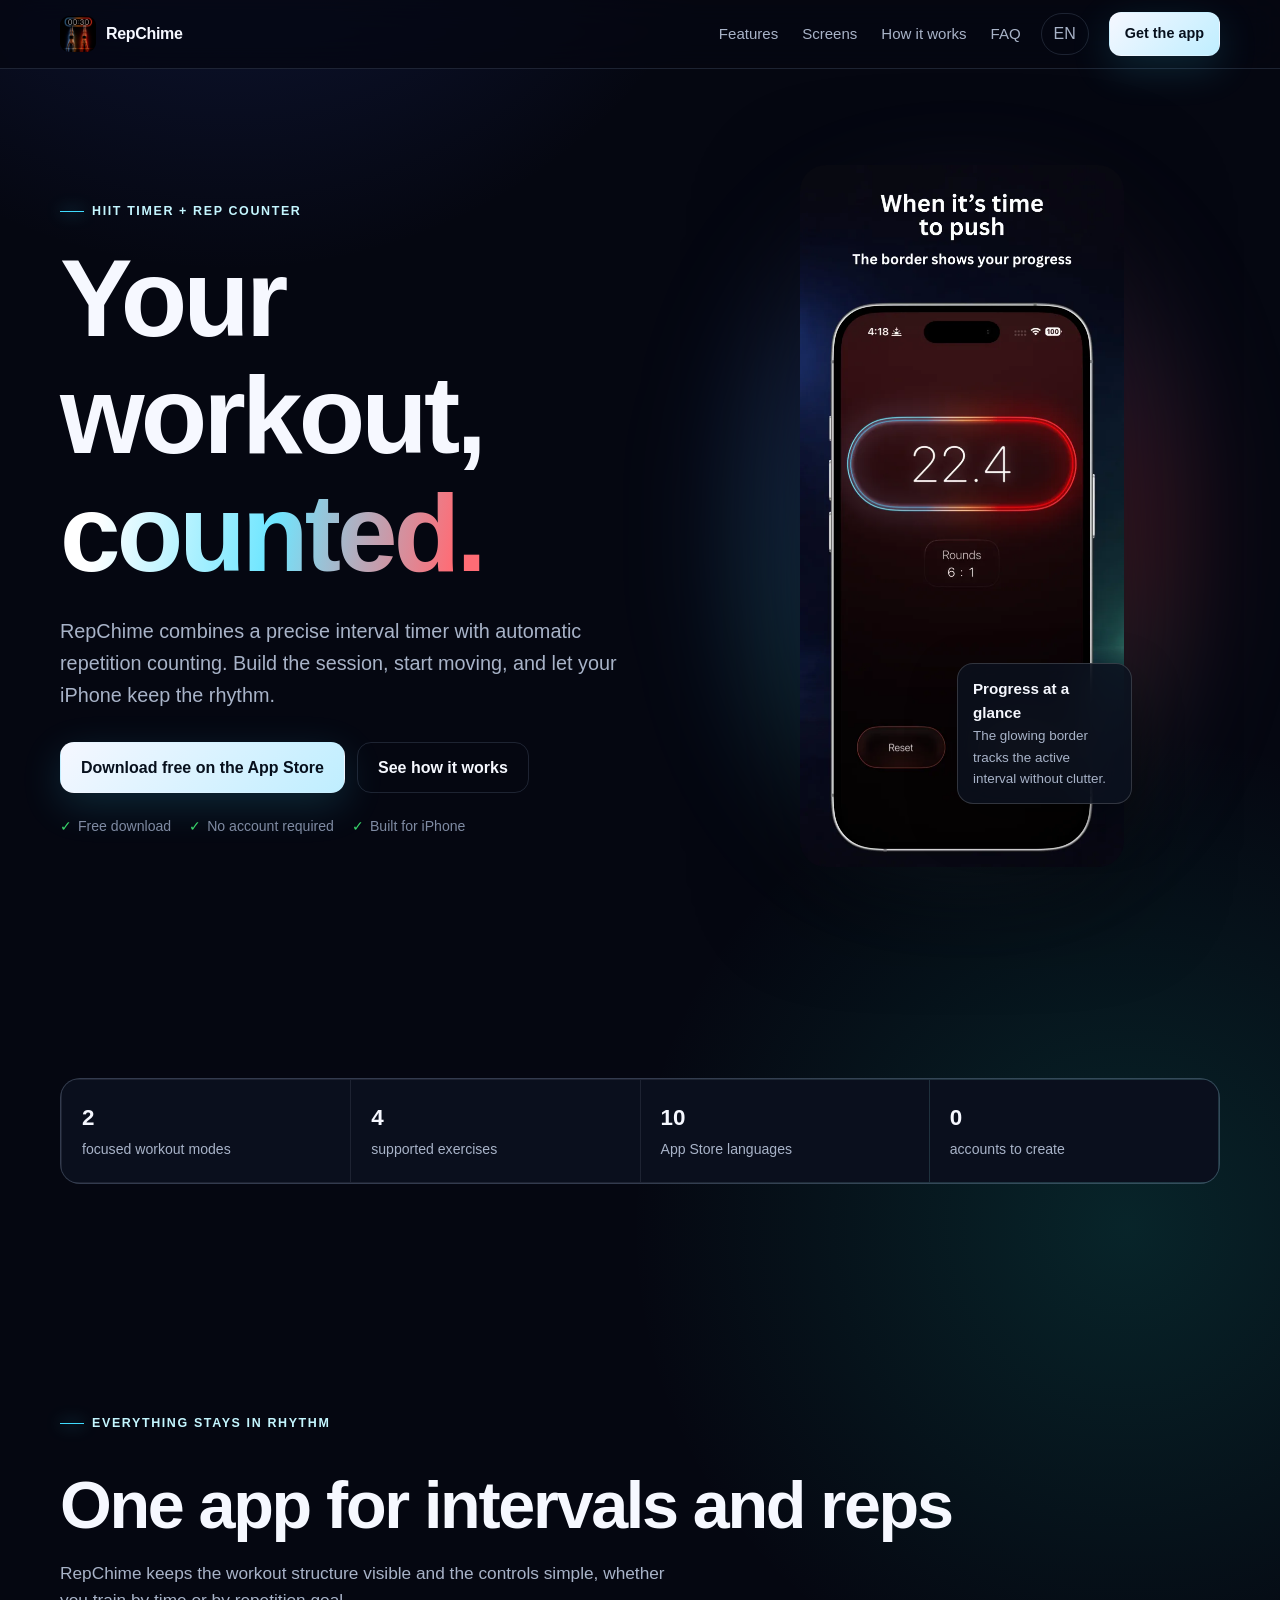
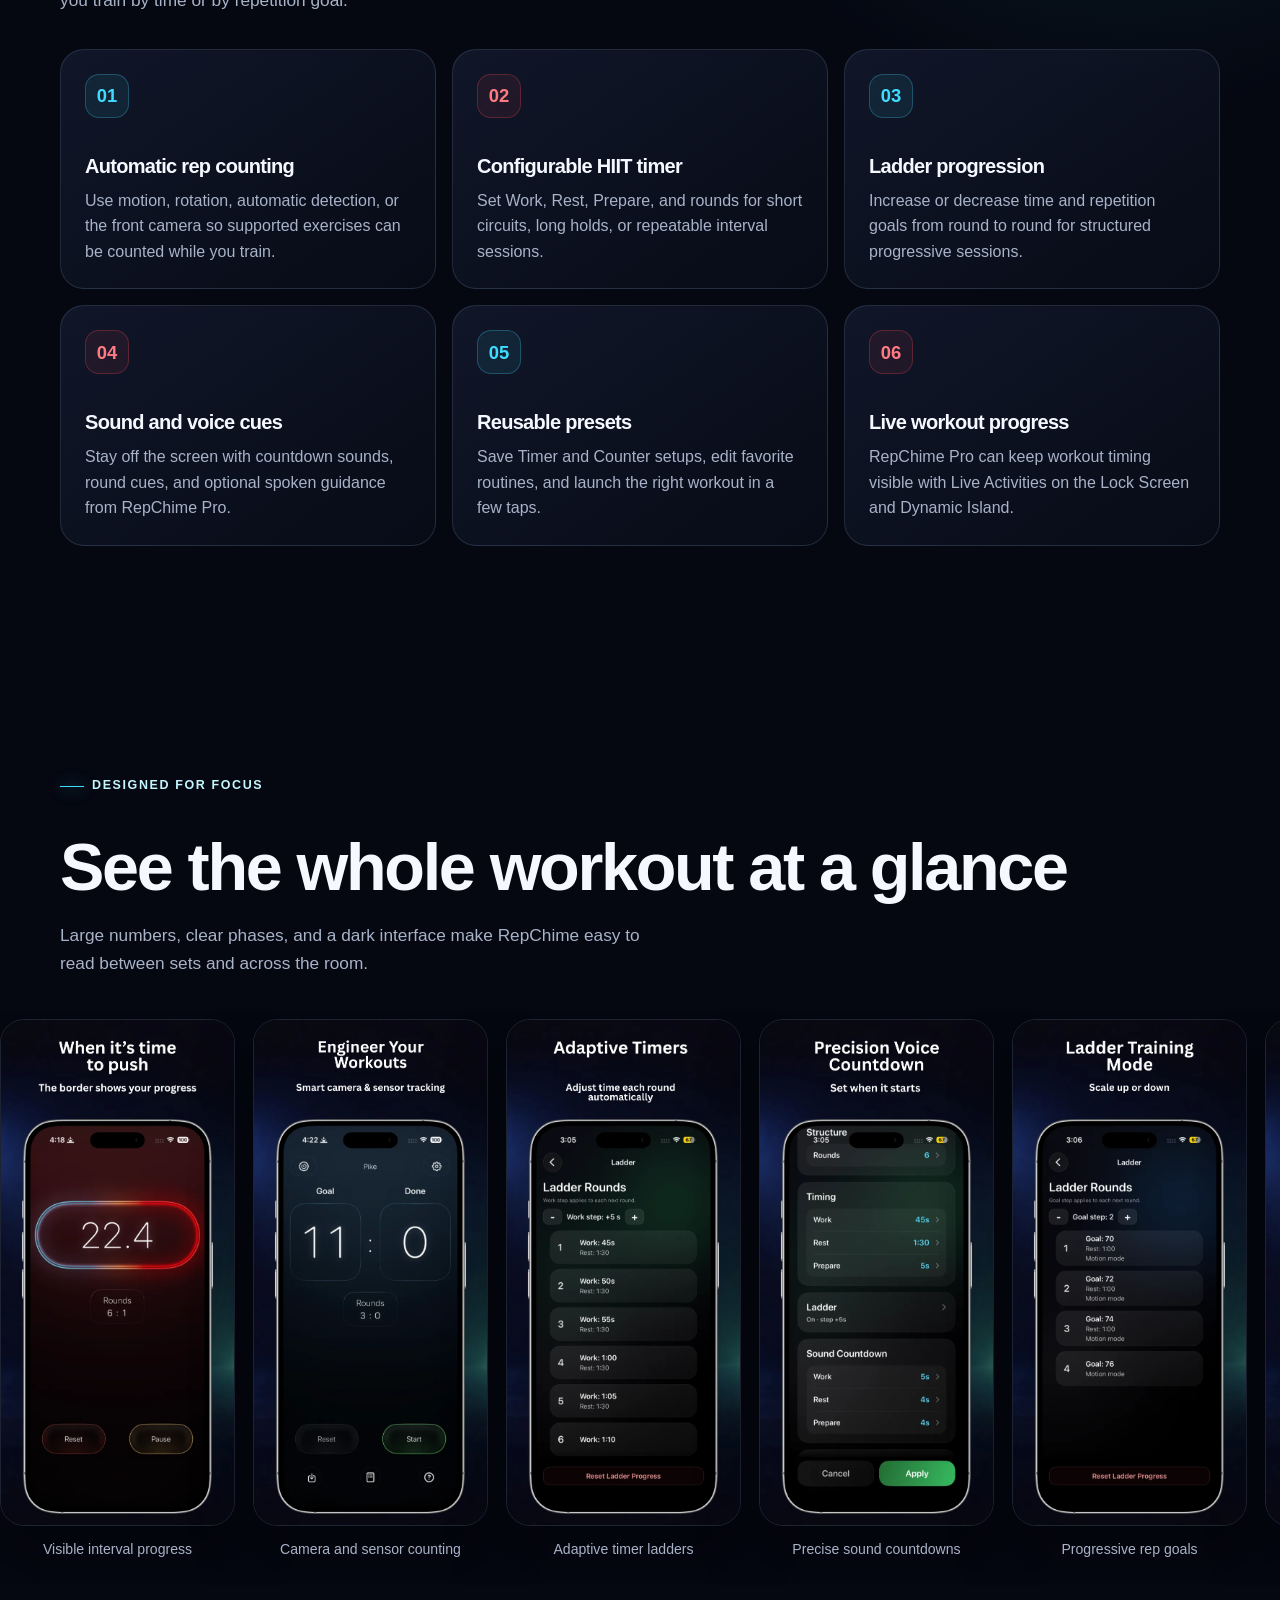
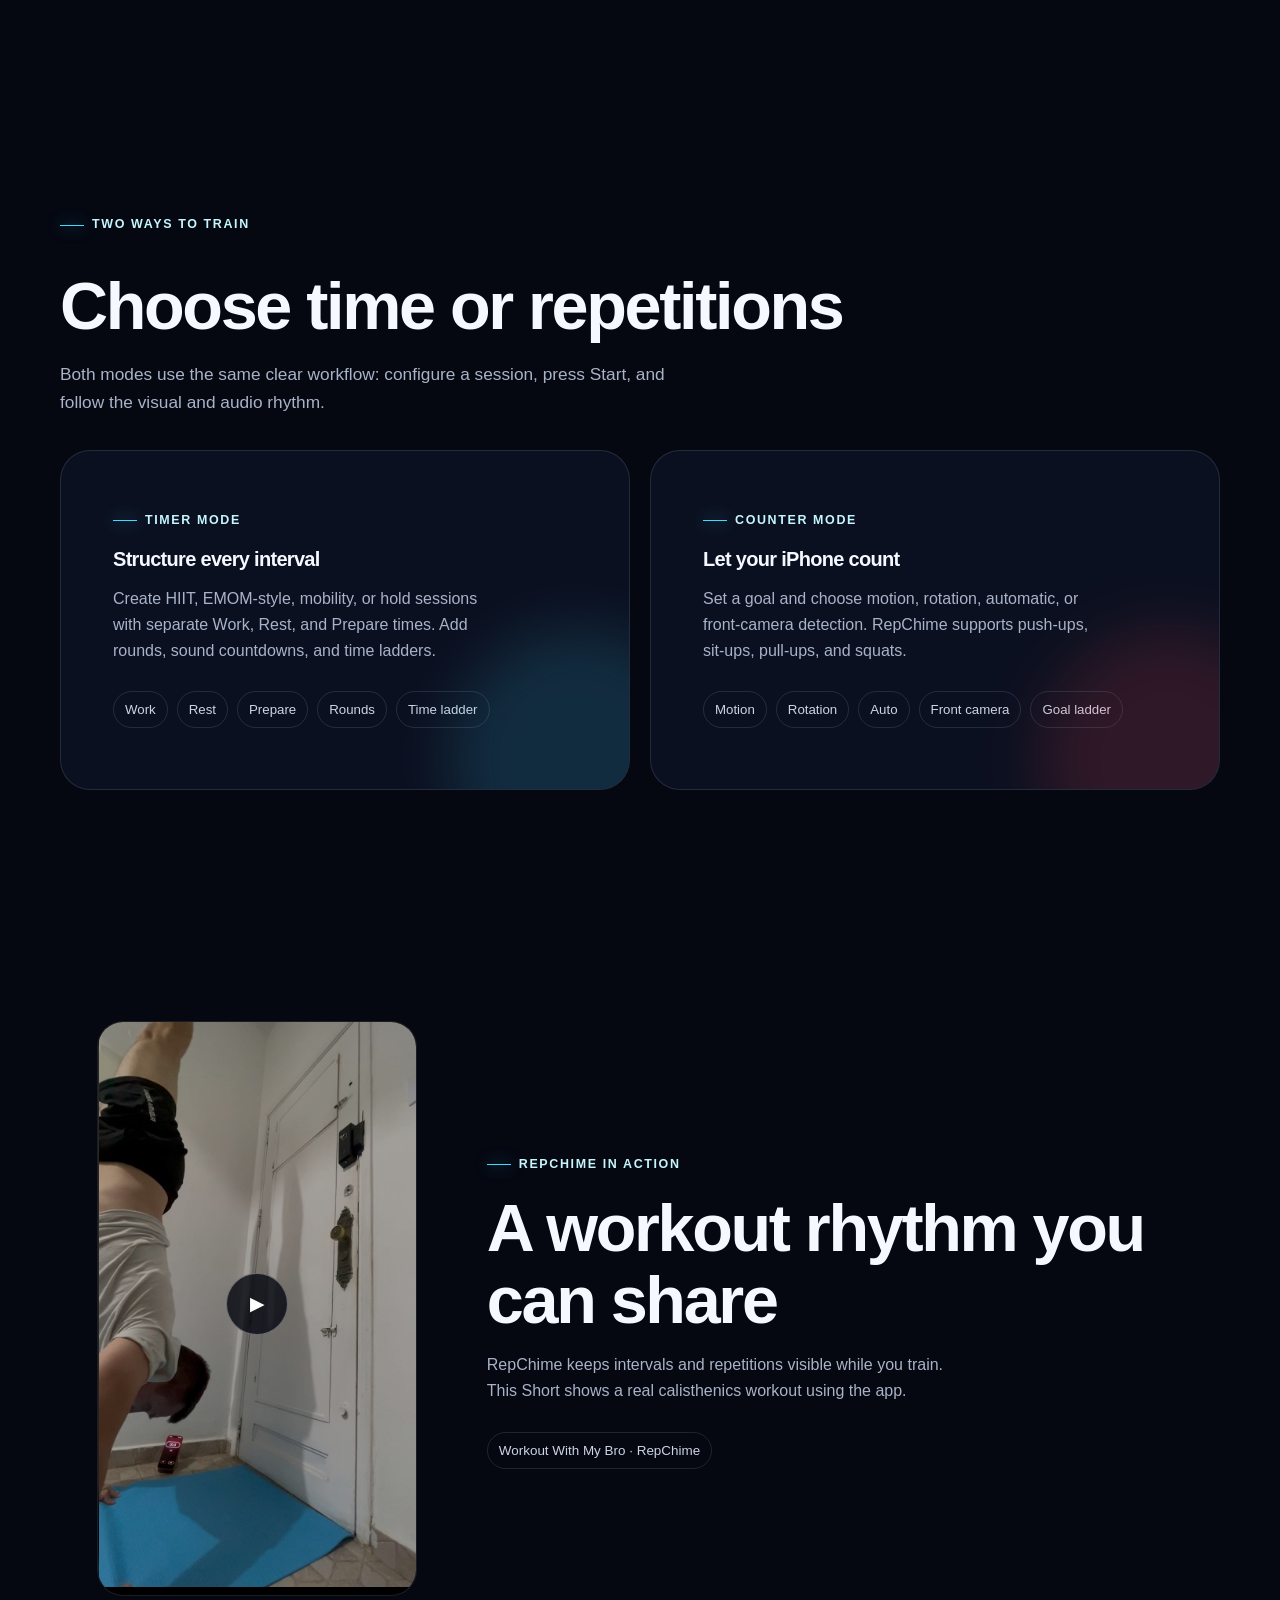
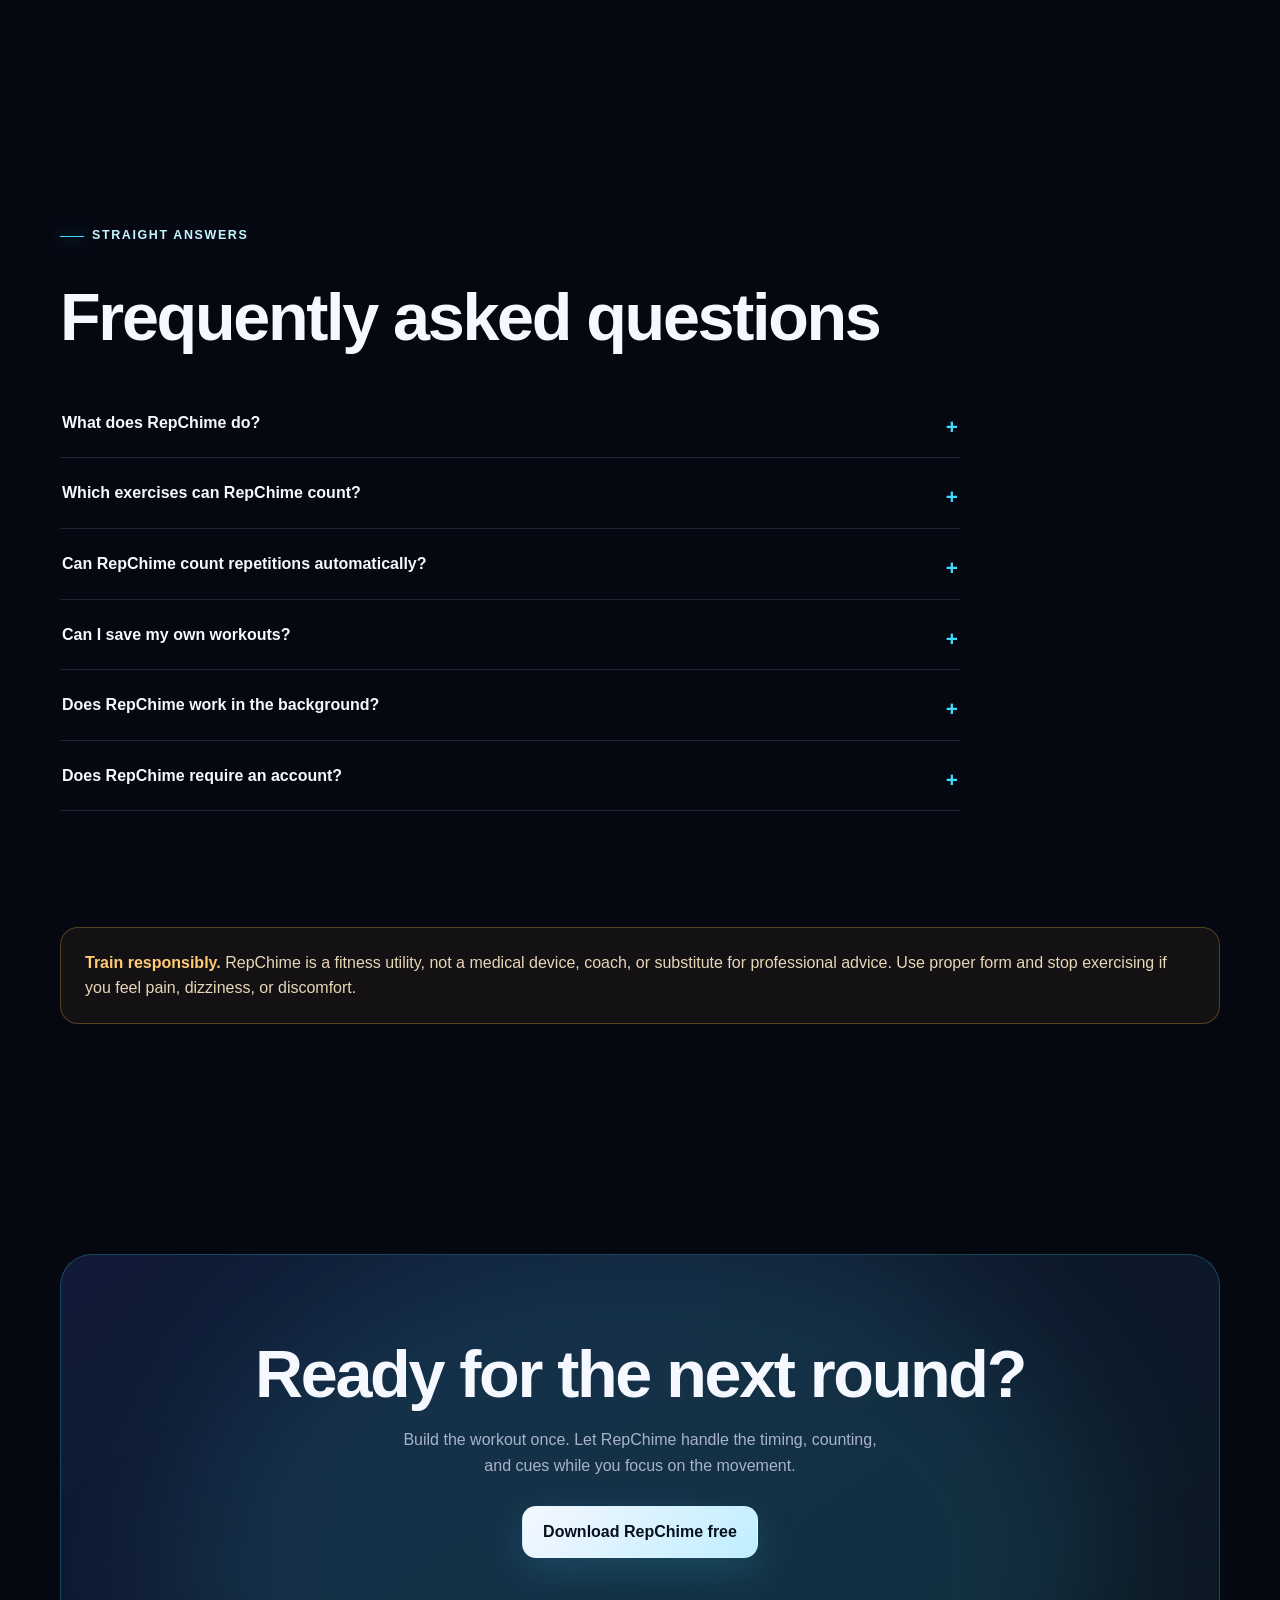
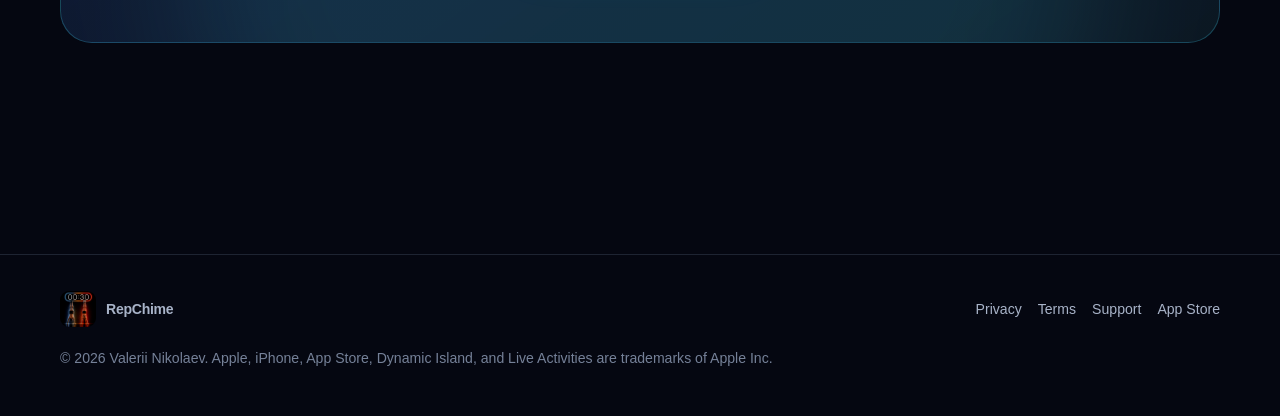
==== index.html @ fa10b6c6 "RepChime landing page" ====
<!doctype html>
<html lang="en">
<head>
  <meta charset="utf-8" />
  <meta name="viewport" content="width=device-width, initial-scale=1" />
  <title>RepChime: HIIT Timer &amp; Automatic Rep Counter for iPhone</title>
  <meta name="description" content="Build HIIT workouts, count push-ups and other reps with iPhone sensors or the front camera, save presets, and train with sound and voice cues in RepChime." />
  <link rel="canonical" href="https://repchime.app/" />
  <link rel="alternate" hreflang="en" href="https://repchime.app/" />
  <link rel="alternate" hreflang="de" href="https://repchime.app/de/" />
  <link rel="alternate" hreflang="fr" href="https://repchime.app/fr/" />
  <link rel="alternate" hreflang="fr-CA" href="https://repchime.app/fr-ca/" />
  <link rel="alternate" hreflang="es-ES" href="https://repchime.app/es/" />
  <link rel="alternate" hreflang="es-MX" href="https://repchime.app/es-mx/" />
  <link rel="alternate" hreflang="x-default" href="https://repchime.app/" />
  <meta name="theme-color" content="#050711" />
  <meta name="apple-itunes-app" content="app-id=1441675623" />
  <meta property="og:type" content="website" />
  <meta property="og:site_name" content="RepChime" />
  <meta property="og:title" content="RepChime: Your workout, counted" />
  <meta property="og:description" content="A focused HIIT timer and automatic repetition counter for iPhone." />
  <meta property="og:url" content="https://repchime.app/" />
  <meta property="og:image" content="https://repchime.app/assets/og.jpg" />
  <meta property="og:image:width" content="1200" />
  <meta property="og:image:height" content="630" />
  <meta property="og:image:alt" content="RepChime HIIT timer and automatic rep counter for iPhone" />
  <meta name="twitter:card" content="summary_large_image" />
  <meta name="twitter:title" content="RepChime: Your workout, counted" />
  <meta name="twitter:description" content="HIIT timing, sensor-based rep counting, presets, ladders, and voice cues for focused training." />
  <meta name="twitter:image" content="https://repchime.app/assets/og.jpg" />
  <link rel="icon" type="image/png" sizes="32x32" href="assets/favicon-32.png" />
  <link rel="apple-touch-icon" href="assets/icon-180.png" />
  <link rel="manifest" href="site.webmanifest" />
  <link rel="stylesheet" href="assets/site.css" />
</head>
<body>
  <a class="skip-link" href="#main">Skip to content</a>
  <header class="site-header">
    <div class="wrap nav">
      <a class="brand" href="#top" aria-label="RepChime home">
        <img src="assets/icon-180.png" width="36" height="36" alt="" />
        <span>RepChime</span>
      </a>
      <nav class="nav-links" aria-label="Main navigation">
        <a href="#features">Features</a>
        <a href="#screens">Screens</a>
        <a href="#how-it-works">How it works</a>
        <a href="#faq">FAQ</a>
      </nav>
      <details class="language">
        <summary aria-label="Choose language">EN</summary>
        <div class="language-menu">
          <a href="./" lang="en" aria-current="page">English</a>
          <a href="de/" lang="de">Deutsch</a>
          <a href="fr/" lang="fr">Français</a>
          <a href="fr-ca/" lang="fr-CA">Français (Canada)</a>
          <a href="es/" lang="es-ES">Español (España)</a>
          <a href="es-mx/" lang="es-MX">Español (México)</a>
        </div>
      </details>
      <a class="button small header-cta" href="https://apps.apple.com/app/id1441675623?ct=repchime_landing_header&amp;mt=8" rel="noopener">Get the app</a>
    </div>
  </header>

  <main id="main">
    <section class="wrap hero" id="top">
      <div>
        <span class="eyebrow">HIIT timer + rep counter</span>
        <h1>Your workout, <span class="gradient-text">counted.</span></h1>
        <p class="lead">RepChime combines a precise interval timer with automatic repetition counting. Build the session, start moving, and let your iPhone keep the rhythm.</p>
        <div class="hero-actions">
          <a class="button" href="https://apps.apple.com/app/id1441675623?ct=repchime_landing_hero&amp;mt=8" rel="noopener">Download free on the App Store</a>
          <a class="button secondary" href="#how-it-works">See how it works</a>
        </div>
        <div class="hero-meta" aria-label="App highlights">
          <span>Free download</span>
          <span>No account required</span>
          <span>Built for iPhone</span>
        </div>
      </div>
      <div class="hero-visual">
        <img src="assets/screens/en/1.webp" width="645" height="1398" alt="RepChime HIIT timer showing workout progress and rounds" fetchpriority="high" />
        <div class="floating-note"><strong>Progress at a glance</strong>The glowing border tracks the active interval without clutter.</div>
      </div>
    </section>

    <section class="wrap" aria-label="RepChime overview">
      <div class="trust-strip">
        <div class="trust-item"><strong>2</strong><span>focused workout modes</span></div>
        <div class="trust-item"><strong>4</strong><span>supported exercises</span></div>
        <div class="trust-item"><strong>10</strong><span>App Store languages</span></div>
        <div class="trust-item"><strong>0</strong><span>accounts to create</span></div>
      </div>
    </section>

    <section class="wrap" id="features">
      <div class="section-head">
        <span class="eyebrow">Everything stays in rhythm</span>
        <h2>One app for intervals and reps</h2>
        <p>RepChime keeps the workout structure visible and the controls simple, whether you train by time or by repetition goal.</p>
      </div>
      <div class="feature-grid">
        <article class="feature-card"><span class="feature-icon" aria-hidden="true">01</span><h3>Automatic rep counting</h3><p>Use motion, rotation, automatic detection, or the front camera so supported exercises can be counted while you train.</p></article>
        <article class="feature-card"><span class="feature-icon" aria-hidden="true">02</span><h3>Configurable HIIT timer</h3><p>Set Work, Rest, Prepare, and rounds for short circuits, long holds, or repeatable interval sessions.</p></article>
        <article class="feature-card"><span class="feature-icon" aria-hidden="true">03</span><h3>Ladder progression</h3><p>Increase or decrease time and repetition goals from round to round for structured progressive sessions.</p></article>
        <article class="feature-card"><span class="feature-icon" aria-hidden="true">04</span><h3>Sound and voice cues</h3><p>Stay off the screen with countdown sounds, round cues, and optional spoken guidance from RepChime Pro.</p></article>
        <article class="feature-card"><span class="feature-icon" aria-hidden="true">05</span><h3>Reusable presets</h3><p>Save Timer and Counter setups, edit favorite routines, and launch the right workout in a few taps.</p></article>
        <article class="feature-card"><span class="feature-icon" aria-hidden="true">06</span><h3>Live workout progress</h3><p>RepChime Pro can keep workout timing visible with Live Activities on the Lock Screen and Dynamic Island.</p></article>
      </div>
    </section>

    <section class="showcase" id="screens">
      <div class="wrap section-head">
        <span class="eyebrow">Designed for focus</span>
        <h2>See the whole workout at a glance</h2>
        <p>Large numbers, clear phases, and a dark interface make RepChime easy to read between sets and across the room.</p>
      </div>
      <div class="screens" aria-label="RepChime screenshots">
        <figure class="screen"><img src="assets/screens/en/1.webp" width="645" height="1398" loading="lazy" alt="RepChime interval timer in an active work phase" /><figcaption>Visible interval progress</figcaption></figure>
        <figure class="screen"><img src="assets/screens/en/2.webp" width="645" height="1398" loading="lazy" alt="RepChime repetition counter with smart camera and sensor tracking" /><figcaption>Camera and sensor counting</figcaption></figure>
        <figure class="screen"><img src="assets/screens/en/4.webp" width="645" height="1398" loading="lazy" alt="RepChime adaptive timer ladder settings" /><figcaption>Adaptive timer ladders</figcaption></figure>
        <figure class="screen"><img src="assets/screens/en/5.webp" width="645" height="1398" loading="lazy" alt="RepChime precision sound countdown settings" /><figcaption>Precise sound countdowns</figcaption></figure>
        <figure class="screen"><img src="assets/screens/en/7.webp" width="645" height="1398" loading="lazy" alt="RepChime repetition goal ladder settings" /><figcaption>Progressive rep goals</figcaption></figure>
        <figure class="screen"><img src="assets/screens/en/10.webp" width="645" height="1398" loading="lazy" alt="RepChime saved custom workouts list" /><figcaption>Custom workout presets</figcaption></figure>
      </div>
    </section>

    <section class="wrap" id="how-it-works">
      <div class="section-head">
        <span class="eyebrow">Two ways to train</span>
        <h2>Choose time or repetitions</h2>
        <p>Both modes use the same clear workflow: configure a session, press Start, and follow the visual and audio rhythm.</p>
      </div>
      <div class="modes">
        <article class="mode"><span class="eyebrow">Timer mode</span><h3>Structure every interval</h3><p>Create HIIT, EMOM-style, mobility, or hold sessions with separate Work, Rest, and Prepare times. Add rounds, sound countdowns, and time ladders.</p><div class="mode-list"><span>Work</span><span>Rest</span><span>Prepare</span><span>Rounds</span><span>Time ladder</span></div></article>
        <article class="mode"><span class="eyebrow">Counter mode</span><h3>Let your iPhone count</h3><p>Set a goal and choose motion, rotation, automatic, or front-camera detection. RepChime supports push-ups, sit-ups, pull-ups, and squats.</p><div class="mode-list"><span>Motion</span><span>Rotation</span><span>Auto</span><span>Front camera</span><span>Goal ladder</span></div></article>
      </div>
    </section>

    <section class="wrap">
      <div class="video-layout">
        <div class="video-card">
          <button class="video-trigger" type="button" data-video="Ol8lmMXbHXE" aria-label="Play Workout With My Bro – RepChime on YouTube">
            <img src="assets/repchime-short.jpg" width="1280" height="720" loading="lazy" alt="Thumbnail of a calisthenics workout with RepChime" />
            <span class="play" aria-hidden="true">▶</span>
          </button>
        </div>
        <div class="video-copy">
          <span class="eyebrow">RepChime in action</span>
          <h2>A workout rhythm you can share</h2>
          <p>RepChime keeps intervals and repetitions visible while you train. This Short shows a real calisthenics workout using the app.</p>
          <span class="video-label">Workout With My Bro · RepChime</span>
        </div>
      </div>
    </section>

    <section class="wrap" id="faq">
      <div class="section-head"><span class="eyebrow">Straight answers</span><h2>Frequently asked questions</h2></div>
      <div class="faq-list">
        <details><summary>What does RepChime do?</summary><p>RepChime is an iPhone fitness utility with two main modes: a configurable HIIT timer for interval sessions and a goal-based counter that can track supported repetitions using device sensors or the front camera.</p></details>
        <details><summary>Which exercises can RepChime count?</summary><p>The current App Store listing names push-ups, sit-ups, pull-ups, and squats. Available detection modes vary by exercise; front-camera counting is available for push-ups.</p></details>
        <details><summary>Can RepChime count repetitions automatically?</summary><p>Yes. Counter mode offers motion, rotation, automatic, and front-camera detection options. Accuracy depends on the exercise, device placement, movement range, lighting, and selected sensitivity.</p></details>
        <details><summary>Can I save my own workouts?</summary><p>Yes. You can save Timer and Counter presets and quickly return to favorite configurations. RepChime Pro adds more preset capacity and the full editing workflow.</p></details>
        <details><summary>Does RepChime work in the background?</summary><p>Free workouts are intended for foreground use. RepChime Pro adds workout background support features, including Live Activities and workout state preservation.</p></details>
        <details><summary>Does RepChime require an account?</summary><p>No account is required. Workout presets and settings are designed to stay on your device. Apple handles App Store purchases and entitlement status.</p></details>
      </div>
    </section>

    <section class="wrap safety">
      <div class="notice"><strong>Train responsibly.</strong> RepChime is a fitness utility, not a medical device, coach, or substitute for professional advice. Use proper form and stop exercising if you feel pain, dizziness, or discomfort.</div>
    </section>

    <section class="wrap">
      <div class="cta-band">
        <h2>Ready for the next round?</h2>
        <p>Build the workout once. Let RepChime handle the timing, counting, and cues while you focus on the movement.</p>
        <a class="button" href="https://apps.apple.com/app/id1441675623?ct=repchime_landing_cta&amp;mt=8" rel="noopener">Download RepChime free</a>
      </div>
    </section>
  </main>

  <footer>
    <div class="wrap">
      <div class="footer-top">
        <a class="brand" href="#top"><img src="assets/icon-180.png" width="36" height="36" alt="" /><span>RepChime</span></a>
        <nav class="footer-links" aria-label="Legal and support links">
          <a href="https://valnikodeveloper.github.io/fitreps-legal/privacy.html">Privacy</a>
          <a href="https://valnikodeveloper.github.io/fitreps-legal/terms.html">Terms</a>
          <a href="mailto:valnikodeveloper@gmail.com">Support</a>
          <a href="https://apps.apple.com/app/id1441675623">App Store</a>
        </nav>
      </div>
      <p class="copyright">© <span id="year">2026</span> Valerii Nikolaev. Apple, iPhone, App Store, Dynamic Island, and Live Activities are trademarks of Apple Inc.</p>
    </div>
  </footer>

  <script src="assets/site.js"></script>
  <script type="application/ld+json">
  {
    "@context": "https://schema.org",
    "@graph": [
      {
        "@type": "SoftwareApplication",
        "name": "RepChime",
        "alternateName": "HIIT Timer Counter - RepChime",
        "operatingSystem": "iOS",
        "applicationCategory": "HealthApplication",
        "url": "https://repchime.app/",
        "downloadUrl": "https://apps.apple.com/app/id1441675623",
        "installUrl": "https://apps.apple.com/app/id1441675623",
        "description": "RepChime is an iPhone HIIT timer and automatic repetition counter with sensor and front-camera detection, saved presets, ladder progression, sound countdowns, and optional spoken guidance.",
        "featureList": [
          "Configurable Work, Rest, and Prepare intervals",
          "Automatic repetition counting with iPhone motion sensors",
          "Front-camera counting mode for push-ups",
          "Timer and Counter workout presets",
          "Time and repetition ladder progression",
          "Sound countdowns and optional spoken guidance",
          "Live Activities with RepChime Pro"
        ],
        "screenshot": [
          "https://repchime.app/assets/screens/en/1.webp",
          "https://repchime.app/assets/screens/en/2.webp",
          "https://repchime.app/assets/screens/en/10.webp"
        ],
        "author": { "@type": "Person", "name": "Valerii Nikolaev" },
        "offers": { "@type": "Offer", "price": "0", "priceCurrency": "USD" }
      },
      {
        "@type": "FAQPage",
        "mainEntity": [
          { "@type": "Question", "name": "What does RepChime do?", "acceptedAnswer": { "@type": "Answer", "text": "RepChime combines a configurable HIIT timer with a goal-based counter that can track supported repetitions using iPhone sensors or the front camera." } },
          { "@type": "Question", "name": "Which exercises can RepChime count?", "acceptedAnswer": { "@type": "Answer", "text": "RepChime supports push-ups, sit-ups, pull-ups, and squats. Detection modes vary by exercise, and front-camera counting is available for push-ups." } },
          { "@type": "Question", "name": "Can I save my own workouts?", "acceptedAnswer": { "@type": "Answer", "text": "Yes. RepChime can save Timer and Counter presets. RepChime Pro adds more preset capacity and the full editing workflow." } },
          { "@type": "Question", "name": "Does RepChime require an account?", "acceptedAnswer": { "@type": "Answer", "text": "No account is required. Workout presets and settings are designed to stay on the device." } }
        ]
      }
    ]
  }
  </script>
</body>
</html>
---- assets/site.css ----
:root {
  --bg: #050711;
  --bg-soft: #0a0f1d;
  --card: rgba(16, 22, 38, 0.82);
  --card-strong: #11182a;
  --line: rgba(160, 185, 220, 0.16);
  --text: #f6f8ff;
  --muted: #a8b3c8;
  --cyan: #40dcff;
  --red: #ff4a55;
  --blue: #5284ff;
  --green: #38d66b;
  --max: 1160px;
  --radius: 24px;
}

* { box-sizing: border-box; }

html { scroll-behavior: smooth; }

body {
  margin: 0;
  background:
    radial-gradient(circle at 18% -4%, rgba(57, 88, 214, 0.26), transparent 34rem),
    radial-gradient(circle at 88% 18%, rgba(22, 190, 170, 0.16), transparent 31rem),
    var(--bg);
  color: var(--text);
  font-family: -apple-system, BlinkMacSystemFont, "SF Pro Display", "Segoe UI", sans-serif;
  line-height: 1.6;
  -webkit-font-smoothing: antialiased;
}

img { display: block; max-width: 100%; }

a { color: inherit; text-decoration: none; }

button, summary { font: inherit; }

.wrap { width: min(calc(100% - 40px), var(--max)); margin-inline: auto; }

.skip-link {
  position: fixed;
  top: 12px;
  left: 12px;
  z-index: 100;
  padding: 10px 14px;
  border-radius: 12px;
  background: white;
  color: #050711;
  transform: translateY(-160%);
}

.skip-link:focus { transform: translateY(0); }

.site-header {
  position: sticky;
  top: 0;
  z-index: 50;
  border-bottom: 1px solid var(--line);
  background: rgba(5, 7, 17, 0.8);
  backdrop-filter: blur(18px) saturate(140%);
}

.nav {
  min-height: 68px;
  display: flex;
  align-items: center;
  gap: 20px;
}

.brand { display: inline-flex; align-items: center; gap: 10px; font-weight: 800; letter-spacing: -0.02em; }
.brand img { width: 36px; height: 36px; border-radius: 9px; }

.nav-links { display: none; margin-left: auto; align-items: center; gap: 24px; }
.nav-links a { color: var(--muted); font-size: 0.94rem; }
.nav-links a:hover, .nav-links a:focus-visible { color: var(--text); }

.language { position: relative; margin-left: auto; }
.language summary {
  cursor: pointer;
  list-style: none;
  color: var(--muted);
  border: 1px solid var(--line);
  border-radius: 999px;
  padding: 7px 12px;
}
.language summary::-webkit-details-marker { display: none; }
.language[open] summary { color: var(--text); border-color: rgba(64, 220, 255, 0.38); }
.language-menu {
  position: absolute;
  right: 0;
  top: calc(100% + 10px);
  min-width: 190px;
  padding: 8px;
  border: 1px solid var(--line);
  border-radius: 16px;
  background: #0c1120;
  box-shadow: 0 20px 60px rgba(0, 0, 0, 0.42);
}
.language-menu a { display: block; padding: 9px 11px; border-radius: 10px; color: var(--muted); }
.language-menu a:hover, .language-menu a:focus-visible { background: rgba(255,255,255,0.06); color: var(--text); }

.header-cta { display: none; }

.button {
  display: inline-flex;
  min-height: 48px;
  align-items: center;
  justify-content: center;
  padding: 12px 20px;
  border: 1px solid transparent;
  border-radius: 14px;
  background: linear-gradient(135deg, #f5f7ff 0%, #bfeeff 100%);
  color: #07101d;
  font-weight: 800;
  box-shadow: 0 12px 40px rgba(64, 220, 255, 0.16);
  transition: transform 0.2s ease, box-shadow 0.2s ease;
}
.button:hover, .button:focus-visible { transform: translateY(-2px); box-shadow: 0 16px 46px rgba(64, 220, 255, 0.24); }
.button.secondary { background: transparent; border-color: var(--line); color: var(--text); box-shadow: none; }
.button.small { min-height: 40px; padding: 9px 15px; border-radius: 12px; font-size: 0.9rem; }

.hero {
  min-height: min(860px, calc(100vh - 68px));
  display: grid;
  align-items: center;
  gap: 38px;
  padding-block: clamp(54px, 8vw, 96px);
}

.eyebrow {
  display: inline-flex;
  align-items: center;
  gap: 8px;
  margin-bottom: 18px;
  color: #c4f6ff;
  font-size: 0.78rem;
  font-weight: 800;
  letter-spacing: 0.13em;
  text-transform: uppercase;
}
.eyebrow::before { content: ""; width: 24px; height: 1px; background: var(--cyan); box-shadow: 0 0 16px var(--cyan); }

h1, h2, h3 { margin: 0; line-height: 1.08; letter-spacing: -0.035em; }
h1 { max-width: 12ch; font-size: clamp(3rem, 8.5vw, 6.8rem); }
h2 { font-size: clamp(2.1rem, 5.2vw, 4.4rem); }
h3 { font-size: 1.25rem; }

.gradient-text {
  color: transparent;
  background: linear-gradient(100deg, #ffffff 10%, #6fe6ff 50%, #ff6c75 92%);
  -webkit-background-clip: text;
  background-clip: text;
}

.lead { max-width: 61ch; margin: 24px 0 0; color: var(--muted); font-size: clamp(1.05rem, 2vw, 1.24rem); }
.hero-actions { display: flex; flex-wrap: wrap; gap: 12px; margin-top: 30px; }
.hero-meta { display: flex; flex-wrap: wrap; gap: 10px 18px; margin-top: 22px; color: #7f8ba3; font-size: 0.88rem; }
.hero-meta span::before { content: "✓"; margin-right: 6px; color: var(--green); }

.hero-visual {
  position: relative;
  width: fit-content;
  max-width: 100%;
  margin-inline: auto;
}
.hero-visual::before {
  content: "";
  position: absolute;
  inset: 10% -12% 6%;
  z-index: -1;
  border-radius: 45%;
  background: conic-gradient(from 90deg, rgba(255,74,85,0.3), rgba(64,220,255,0.26), rgba(82,132,255,0.3), rgba(255,74,85,0.3));
  filter: blur(64px);
}
.hero-visual img {
  width: auto;
  height: auto;
  max-width: min(420px, 100%);
  max-height: min(760px, 78dvh);
  margin-inline: auto;
  border-radius: 26px;
  object-fit: contain;
  filter: drop-shadow(0 28px 54px rgba(0,0,0,0.48));
}
.floating-note {
  position: absolute;
  right: -8px;
  bottom: 9%;
  width: min(220px, 54%);
  padding: 13px 15px;
  border: 1px solid rgba(255,255,255,0.16);
  border-radius: 16px;
  background: rgba(12, 18, 31, 0.82);
  box-shadow: 0 18px 48px rgba(0,0,0,0.38);
  backdrop-filter: blur(18px);
  font-size: 0.84rem;
  color: var(--muted);
}
.floating-note strong { display: block; color: var(--text); font-size: 0.95rem; }

section { padding-block: clamp(68px, 9vw, 120px); }
.section-head { display: grid; gap: 18px; margin-bottom: 34px; }
.section-head p { max-width: 64ch; margin: 0; color: var(--muted); font-size: 1.08rem; }

.trust-strip {
  display: grid;
  grid-template-columns: repeat(2, 1fr);
  gap: 1px;
  padding: 1px;
  border: 1px solid var(--line);
  border-radius: 20px;
  overflow: hidden;
  background: var(--line);
}
.trust-item { padding: 20px; background: var(--bg-soft); }
.trust-item strong { display: block; font-size: 1.4rem; }
.trust-item span { color: var(--muted); font-size: 0.88rem; }

.feature-grid { display: grid; gap: 16px; }
.feature-card {
  min-height: 210px;
  padding: 24px;
  border: 1px solid var(--line);
  border-radius: var(--radius);
  background: linear-gradient(145deg, rgba(18,25,44,0.9), rgba(8,12,23,0.92));
}
.feature-icon {
  width: 44px;
  height: 44px;
  display: grid;
  place-items: center;
  margin-bottom: 38px;
  border: 1px solid rgba(64,220,255,0.25);
  border-radius: 14px;
  background: rgba(64,220,255,0.08);
  color: var(--cyan);
  font-size: 1.15rem;
  font-weight: 800;
}
.feature-card:nth-child(2n) .feature-icon { border-color: rgba(255,74,85,0.26); background: rgba(255,74,85,0.08); color: #ff7b84; }
.feature-card p { margin: 10px 0 0; color: var(--muted); }

.showcase { overflow: hidden; }
.screens {
  display: grid;
  grid-auto-flow: column;
  grid-auto-columns: minmax(235px, 29%);
  gap: 18px;
  overflow-x: auto;
  padding: 8px max(20px, calc((100vw - var(--max)) / 2)) 24px;
  scroll-snap-type: x mandatory;
  scrollbar-width: thin;
  scrollbar-color: #2c3852 transparent;
}
.screen { margin: 0; scroll-snap-align: start; }
.screen img { width: 100%; height: auto; border: 1px solid var(--line); border-radius: 24px; object-fit: contain; box-shadow: 0 28px 60px rgba(0,0,0,0.35); }
.screen figcaption { margin-top: 12px; color: var(--muted); font-size: 0.88rem; text-align: center; }

.modes { display: grid; gap: 20px; }
.mode {
  position: relative;
  min-height: 340px;
  overflow: hidden;
  padding: clamp(26px, 5vw, 52px);
  border: 1px solid var(--line);
  border-radius: 30px;
  background: #0b1020;
}
.mode::after {
  content: "";
  position: absolute;
  width: 260px;
  height: 260px;
  right: -80px;
  bottom: -100px;
  border-radius: 50%;
  background: rgba(64,220,255,0.14);
  filter: blur(30px);
}
.mode:nth-child(2)::after { background: rgba(255,74,85,0.15); }
.mode p { max-width: 44ch; margin: 16px 0 0; color: var(--muted); }
.mode-list { display: flex; flex-wrap: wrap; gap: 9px; margin-top: 28px; }
.mode-list span { padding: 7px 11px; border: 1px solid var(--line); border-radius: 999px; color: #cbd4e6; font-size: 0.83rem; }

.video-layout { display: grid; align-items: center; gap: 32px; }
.video-card { max-width: 320px; margin-inline: auto; overflow: hidden; border: 1px solid var(--line); border-radius: 26px; background: #000; }
.video-trigger { position: relative; width: 100%; aspect-ratio: 9 / 16; padding: 0; border: 0; background: #000; cursor: pointer; }
.video-trigger img { width: 100%; height: 100%; object-fit: cover; opacity: 0.78; }
.play {
  position: absolute;
  left: 50%;
  top: 50%;
  width: 62px;
  height: 62px;
  display: grid;
  place-items: center;
  border: 1px solid rgba(255,255,255,0.34);
  border-radius: 50%;
  background: rgba(5,7,17,0.8);
  color: white;
  transform: translate(-50%, -50%);
  font-size: 1.2rem;
}
.video-stage { position: relative; aspect-ratio: 9 / 16; overflow: hidden; background: #000; }
.video-stage iframe { position: absolute; top: 0; left: 50%; width: 316%; height: 100%; border: 0; transform: translateX(-50%); }
.video-copy p { max-width: 54ch; color: var(--muted); }
.video-label { display: inline-flex; margin-top: 12px; padding: 7px 11px; border: 1px solid var(--line); border-radius: 999px; color: #cbd4e6; font-size: 0.84rem; }

.faq-list { max-width: 900px; }
.faq-list details { border-bottom: 1px solid var(--line); }
.faq-list summary { cursor: pointer; list-style: none; padding: 22px 2px; font-weight: 750; }
.faq-list summary::-webkit-details-marker { display: none; }
.faq-list summary::after { content: "+"; float: right; color: var(--cyan); font-size: 1.3rem; }
.faq-list details[open] summary::after { content: "–"; }
.faq-list p { max-width: 74ch; margin: -5px 0 24px; color: var(--muted); }

.safety { padding-top: 0; }
.notice { padding: 22px 24px; border: 1px solid rgba(255, 187, 74, 0.28); border-radius: 18px; background: rgba(255, 187, 74, 0.06); color: #e8d7b7; }
.notice strong { color: #ffcb75; }

.cta-band {
  position: relative;
  overflow: hidden;
  padding: clamp(38px, 8vw, 84px);
  border: 1px solid rgba(64,220,255,0.24);
  border-radius: 32px;
  background: linear-gradient(145deg, rgba(39,66,132,0.34), rgba(14,29,40,0.78));
  text-align: center;
}
.cta-band::before { content: ""; position: absolute; inset: auto 10% -70% 10%; height: 180%; border-radius: 50%; background: rgba(64,220,255,0.12); filter: blur(70px); }
.cta-band > * { position: relative; }
.cta-band p { max-width: 54ch; margin: 16px auto 28px; color: var(--muted); }

footer { margin-top: 96px; padding: 36px 0 46px; border-top: 1px solid var(--line); color: var(--muted); font-size: 0.88rem; }
.footer-top { display: flex; flex-wrap: wrap; align-items: center; justify-content: space-between; gap: 16px 24px; }
.footer-links { display: flex; flex-wrap: wrap; gap: 16px; }
.footer-links a:hover, .footer-links a:focus-visible { color: var(--text); }
.copyright { margin: 20px 0 0; color: #758198; }

@media (min-width: 700px) {
  .trust-strip { grid-template-columns: repeat(4, 1fr); }
  .feature-grid { grid-template-columns: repeat(2, 1fr); }
  .modes { grid-template-columns: repeat(2, 1fr); }
  .video-layout { grid-template-columns: minmax(260px, 0.7fr) 1.3fr; }
}

@media (min-width: 900px) {
  .nav-links { display: flex; }
  .language { margin-left: 0; }
  .header-cta { display: inline-flex; }
  .hero { grid-template-columns: 1.08fr 0.92fr; }
  .feature-grid { grid-template-columns: repeat(3, 1fr); }
}

@media (max-width: 520px) {
  .wrap { width: min(calc(100% - 28px), var(--max)); }
  .brand span { display: none; }
  .screens { grid-auto-columns: minmax(220px, 76%); }
  .floating-note { right: -4px; }
}

@media (prefers-reduced-motion: reduce) {
  html { scroll-behavior: auto; }
  *, *::before, *::after { animation-duration: 0.01ms !important; transition-duration: 0.01ms !important; }
}
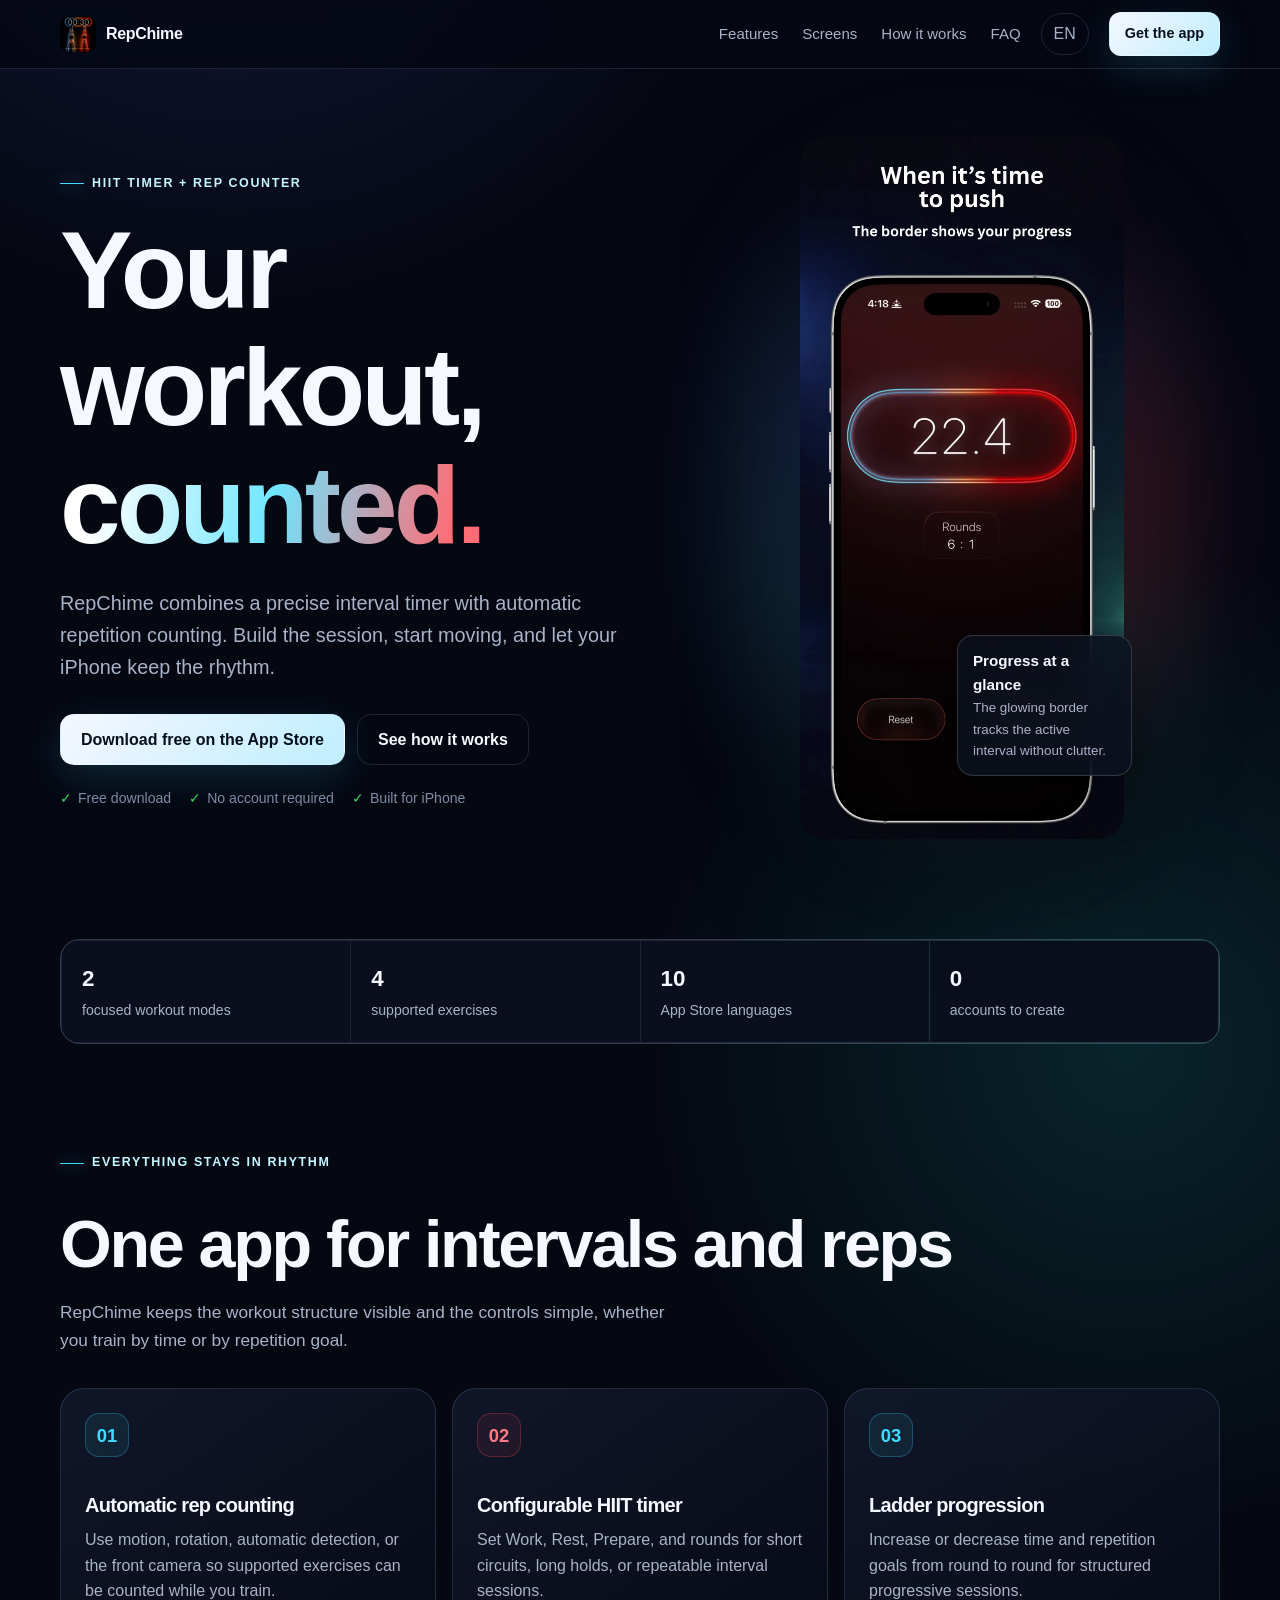
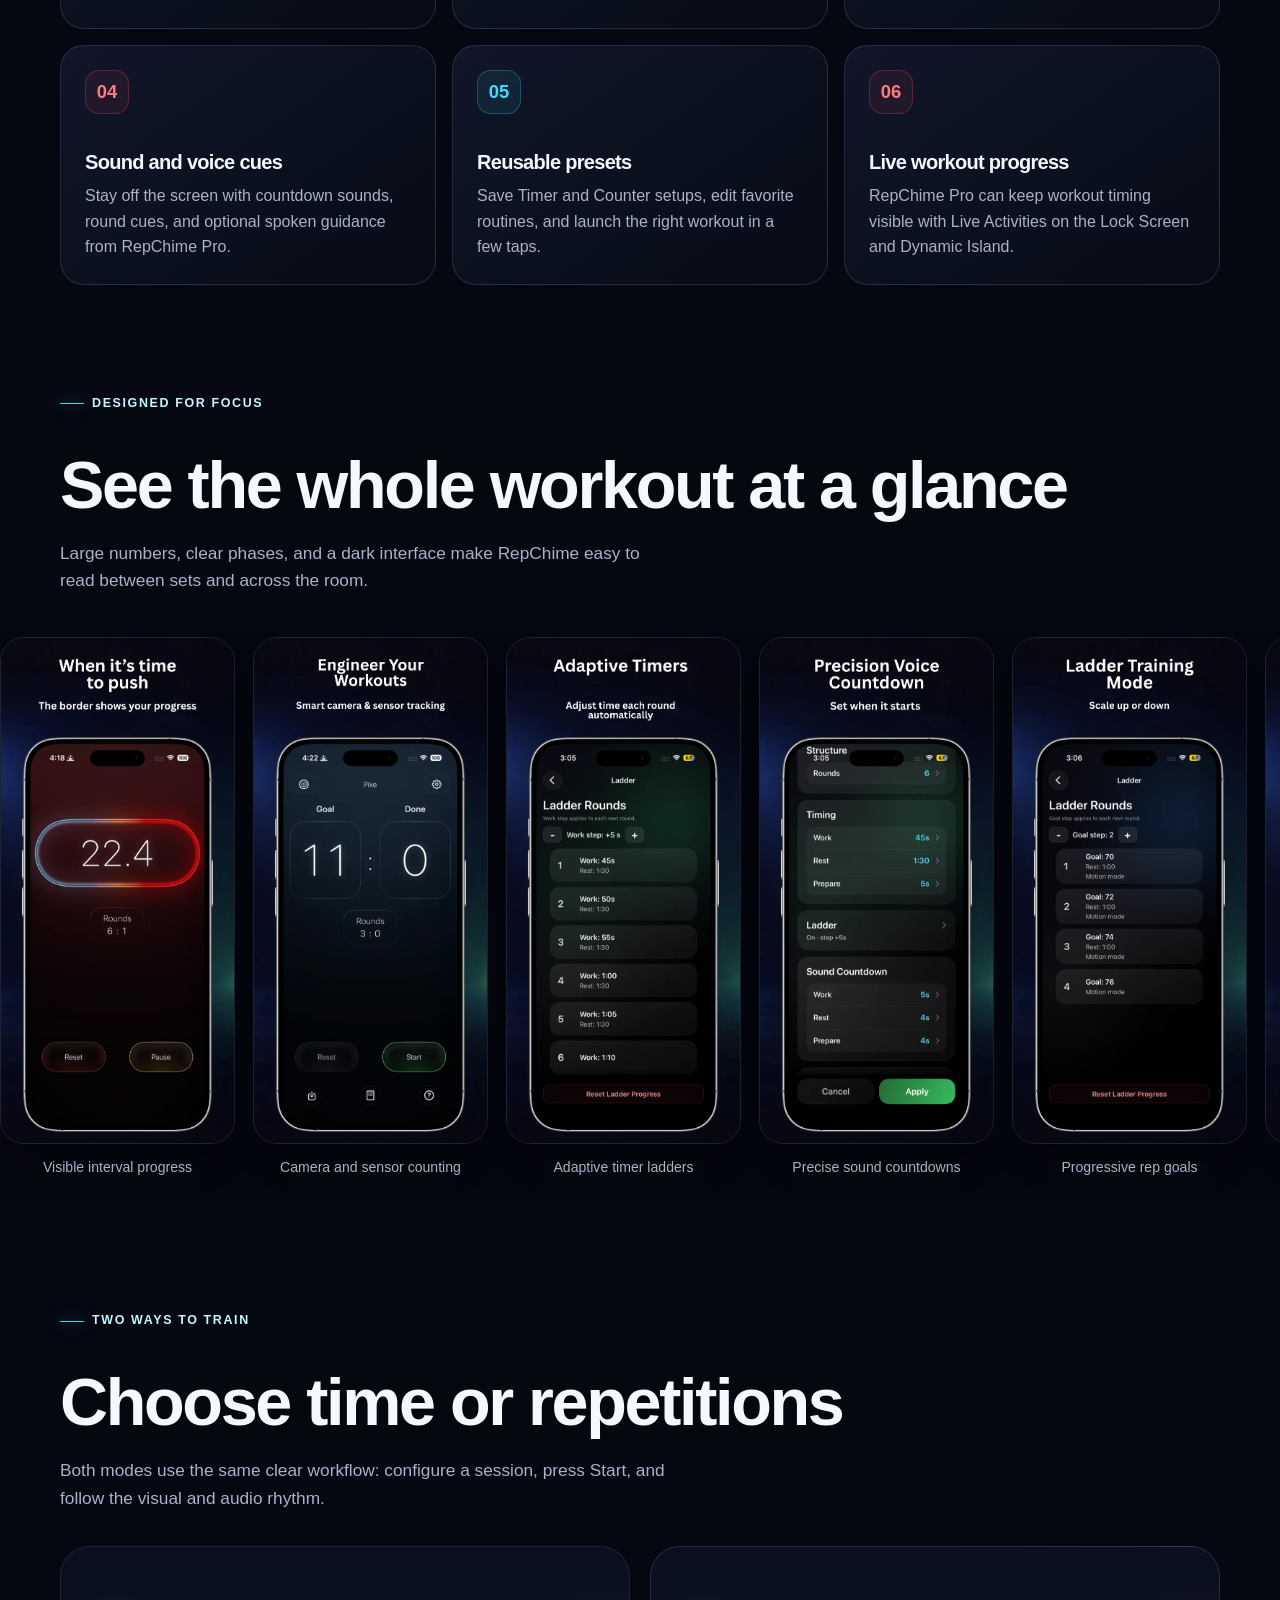
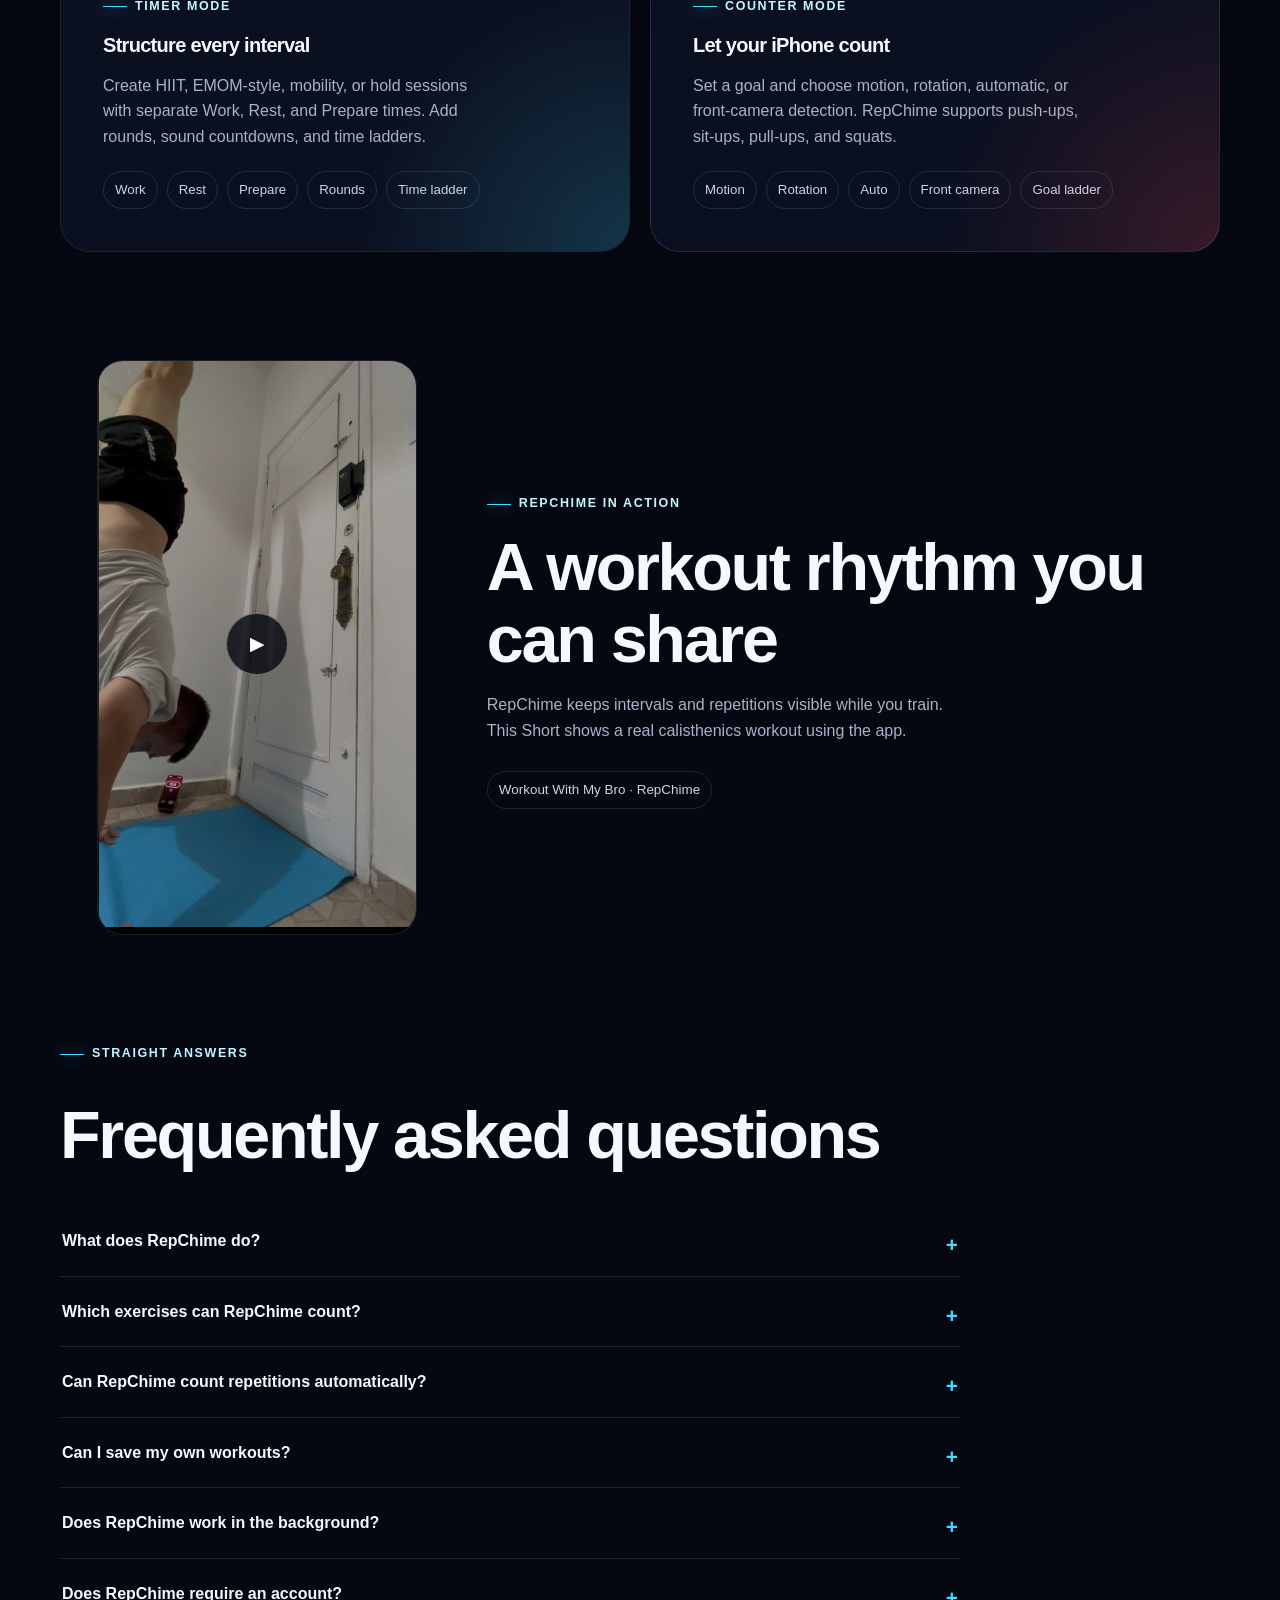
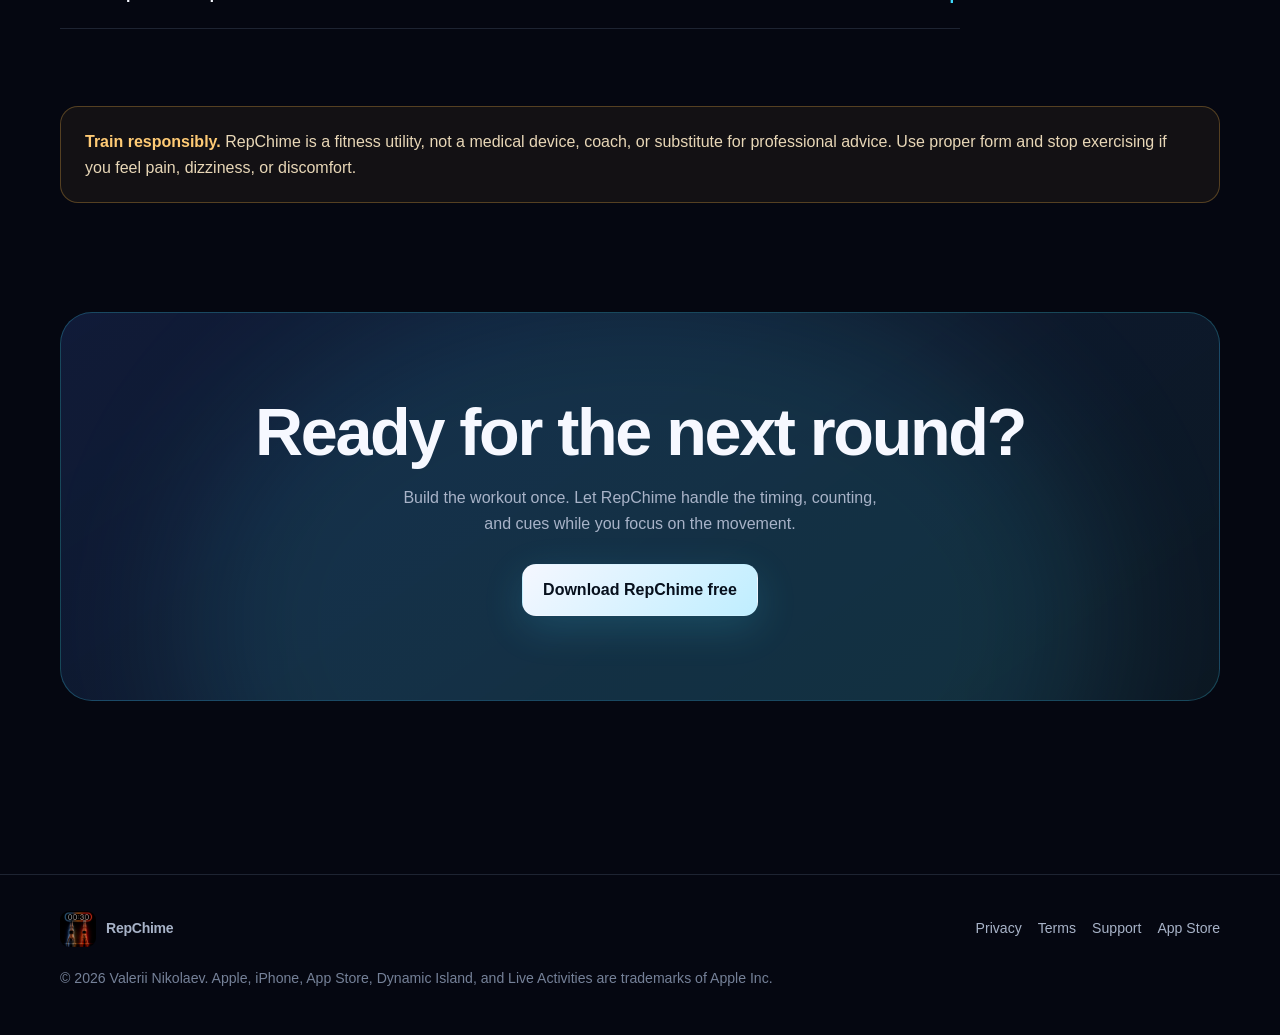
==== commit 45a908fb: "Simplify locales and fix landing page + other fixes" ====
--- a/index.html
+++ b/index.html
@@ -9,9 +9,7 @@
   <link rel="alternate" hreflang="en" href="https://repchime.app/" />
   <link rel="alternate" hreflang="de" href="https://repchime.app/de/" />
   <link rel="alternate" hreflang="fr" href="https://repchime.app/fr/" />
-  <link rel="alternate" hreflang="fr-CA" href="https://repchime.app/fr-ca/" />
-  <link rel="alternate" hreflang="es-ES" href="https://repchime.app/es/" />
-  <link rel="alternate" hreflang="es-MX" href="https://repchime.app/es-mx/" />
+  <link rel="alternate" hreflang="es-419" href="https://repchime.app/latam/" />
   <link rel="alternate" hreflang="x-default" href="https://repchime.app/" />
   <meta name="theme-color" content="#050711" />
   <meta name="apple-itunes-app" content="app-id=1441675623" />
@@ -53,9 +51,7 @@
           <a href="./" lang="en" aria-current="page">English</a>
           <a href="de/" lang="de">Deutsch</a>
           <a href="fr/" lang="fr">Français</a>
-          <a href="fr-ca/" lang="fr-CA">Français (Canada)</a>
-          <a href="es/" lang="es-ES">Español (España)</a>
-          <a href="es-mx/" lang="es-MX">Español (México)</a>
+          <a href="latam/" lang="es-419">Español (LATAM)</a>
         </div>
       </details>
       <a class="button small header-cta" href="https://apps.apple.com/app/id1441675623?ct=repchime_landing_header&amp;mt=8" rel="noopener">Get the app</a>
--- a/assets/site.css
+++ b/assets/site.css
@@ -121,11 +121,11 @@
 .button.small { min-height: 40px; padding: 9px 15px; border-radius: 12px; font-size: 0.9rem; }
 
 .hero {
-  min-height: min(860px, calc(100vh - 68px));
+  min-height: min(760px, calc(100dvh - 68px));
   display: grid;
   align-items: center;
   gap: 38px;
-  padding-block: clamp(54px, 8vw, 96px);
+  padding-block: clamp(40px, 6vw, 68px);
 }
 
 .eyebrow {
@@ -199,7 +199,8 @@
 }
 .floating-note strong { display: block; color: var(--text); font-size: 0.95rem; }
 
-section { padding-block: clamp(68px, 9vw, 120px); }
+section { padding-block: clamp(44px, 6vw, 80px); }
+main > section + section { padding-top: clamp(16px, 2.5vw, 32px); }
 .section-head { display: grid; gap: 18px; margin-bottom: 34px; }
 .section-head p { max-width: 64ch; margin: 0; color: var(--muted); font-size: 1.08rem; }
 
@@ -260,27 +261,17 @@
 .modes { display: grid; gap: 20px; }
 .mode {
   position: relative;
-  min-height: 340px;
+  min-height: 300px;
   overflow: hidden;
-  padding: clamp(26px, 5vw, 52px);
+  padding: clamp(24px, 4vw, 42px);
   border: 1px solid var(--line);
   border-radius: 30px;
-  background: #0b1020;
-}
-.mode::after {
-  content: "";
-  position: absolute;
-  width: 260px;
-  height: 260px;
-  right: -80px;
-  bottom: -100px;
-  border-radius: 50%;
-  background: rgba(64,220,255,0.14);
-  filter: blur(30px);
-}
-.mode:nth-child(2)::after { background: rgba(255,74,85,0.15); }
+  background: radial-gradient(circle at 100% 100%, rgba(64,220,255,0.18), transparent 42%), #0b1020;
+  background-clip: padding-box;
+}
+.mode:nth-child(2) { background: radial-gradient(circle at 100% 100%, rgba(255,74,85,0.18), transparent 42%), #0b1020; }
 .mode p { max-width: 44ch; margin: 16px 0 0; color: var(--muted); }
-.mode-list { display: flex; flex-wrap: wrap; gap: 9px; margin-top: 28px; }
+.mode-list { display: flex; flex-wrap: wrap; gap: 9px; margin-top: 22px; }
 .mode-list span { padding: 7px 11px; border: 1px solid var(--line); border-radius: 999px; color: #cbd4e6; font-size: 0.83rem; }
 
 .video-layout { display: grid; align-items: center; gap: 32px; }
@@ -304,6 +295,20 @@
 }
 .video-stage { position: relative; aspect-ratio: 9 / 16; overflow: hidden; background: #000; }
 .video-stage iframe { position: absolute; top: 0; left: 50%; width: 316%; height: 100%; border: 0; transform: translateX(-50%); }
+.video-fallback {
+  position: absolute;
+  right: 12px;
+  bottom: 12px;
+  z-index: 1;
+  padding: 8px 11px;
+  border: 1px solid rgba(255,255,255,0.28);
+  border-radius: 999px;
+  background: rgba(5,7,17,0.82);
+  color: white;
+  font-size: 0.78rem;
+  font-weight: 750;
+  backdrop-filter: blur(12px);
+}
 .video-copy p { max-width: 54ch; color: var(--muted); }
 .video-label { display: inline-flex; margin-top: 12px; padding: 7px 11px; border: 1px solid var(--line); border-radius: 999px; color: #cbd4e6; font-size: 0.84rem; }
 
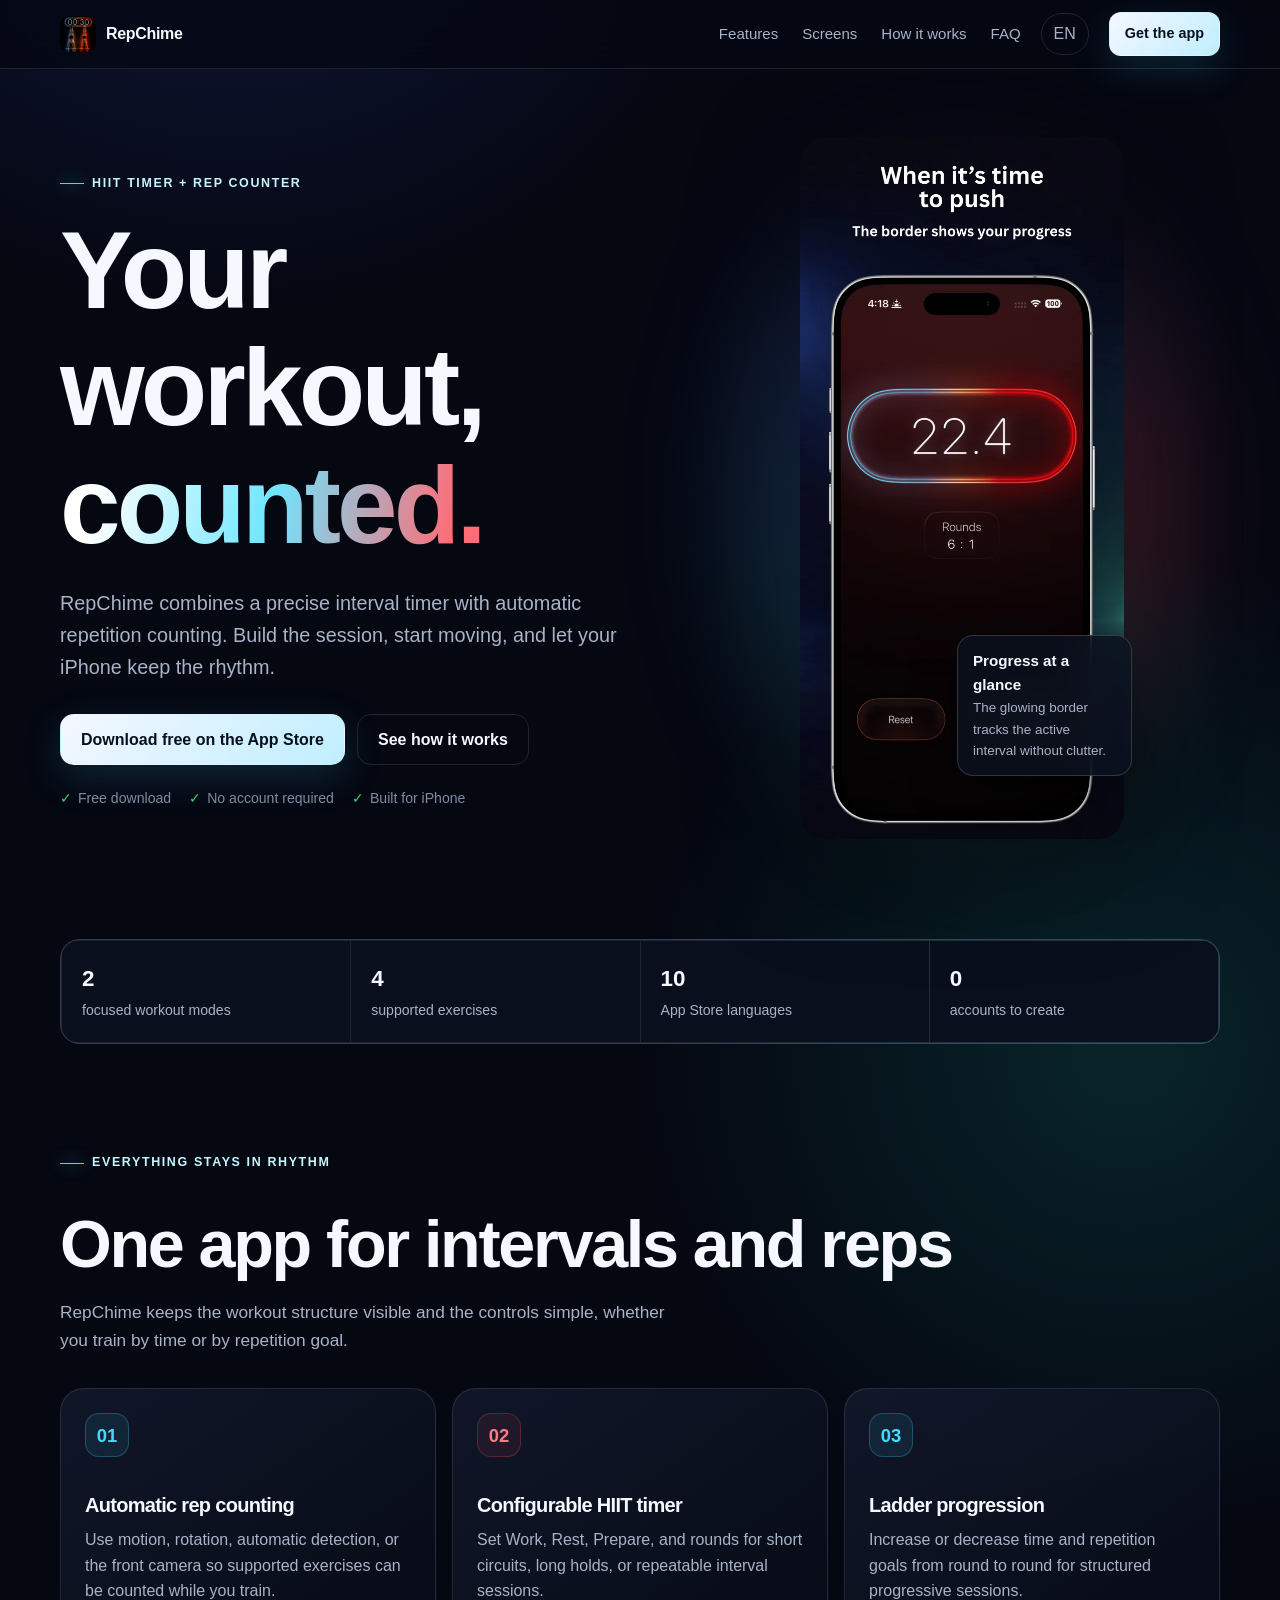
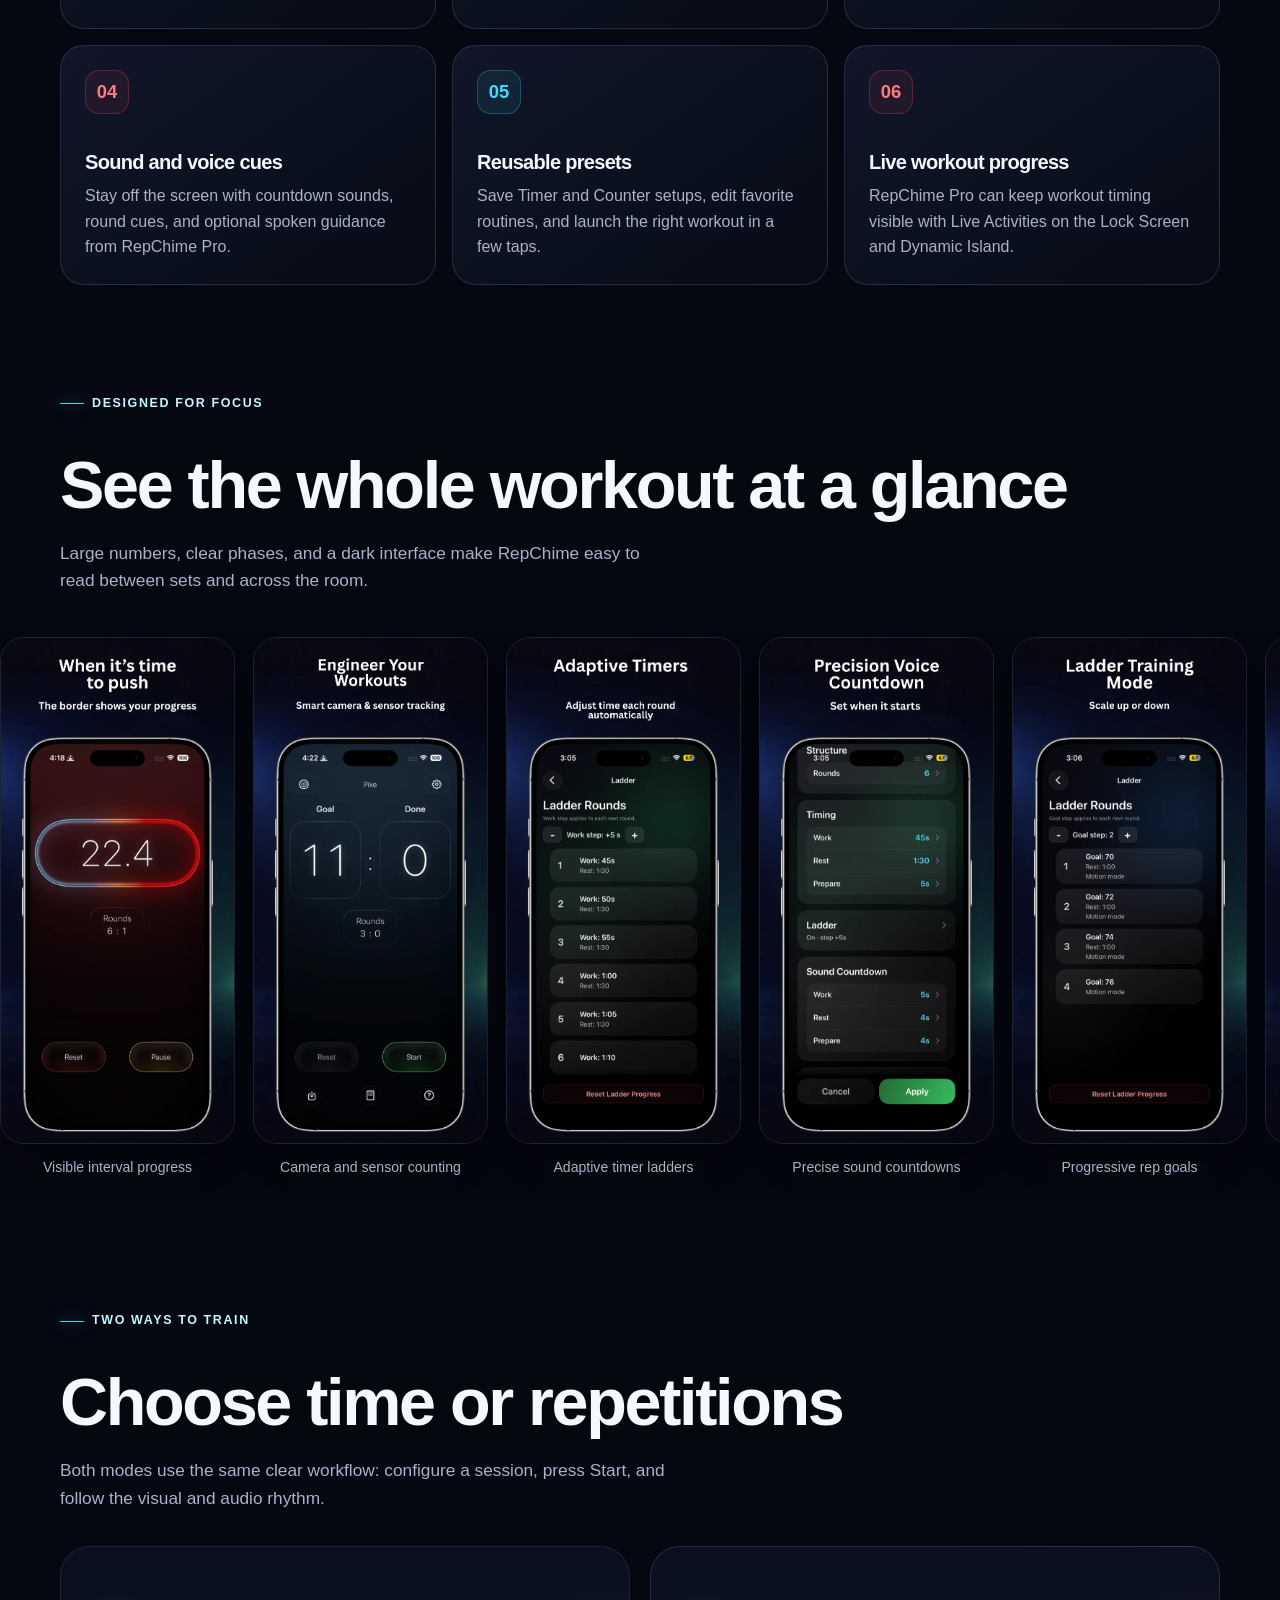
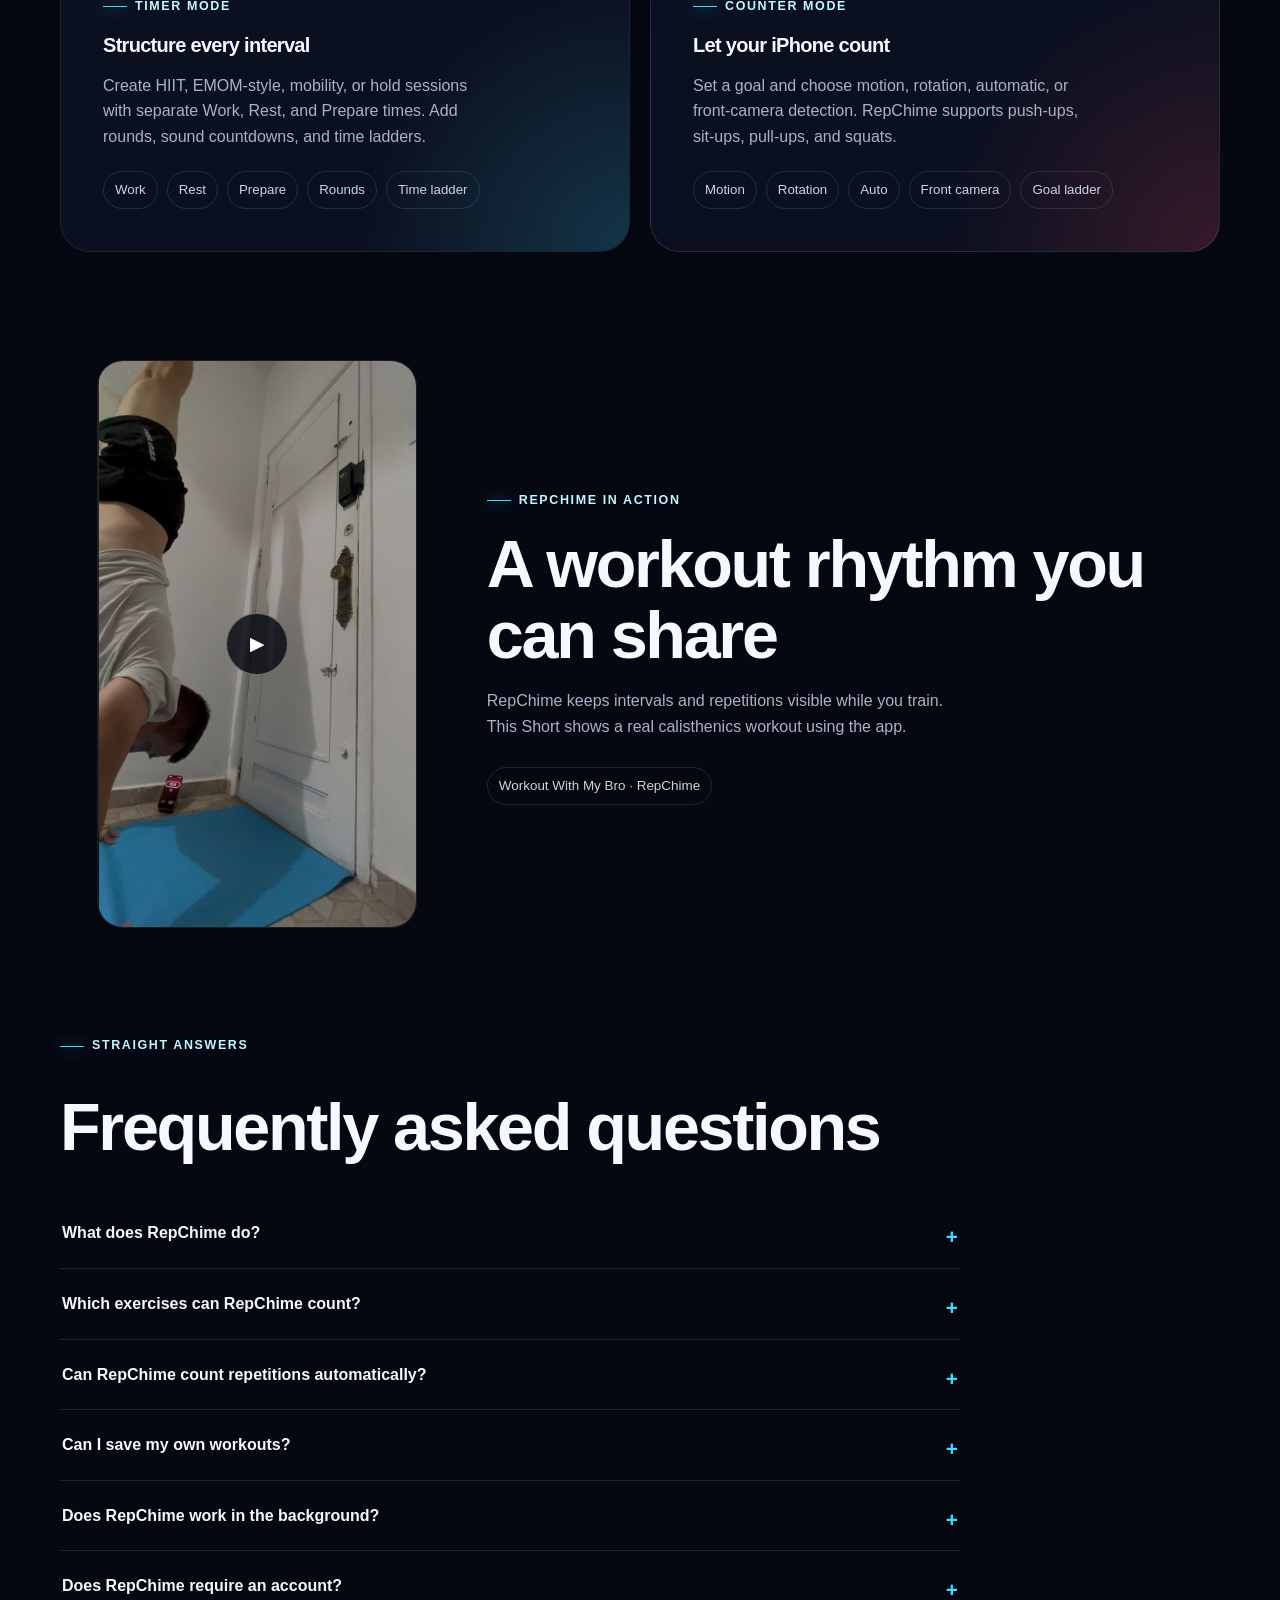
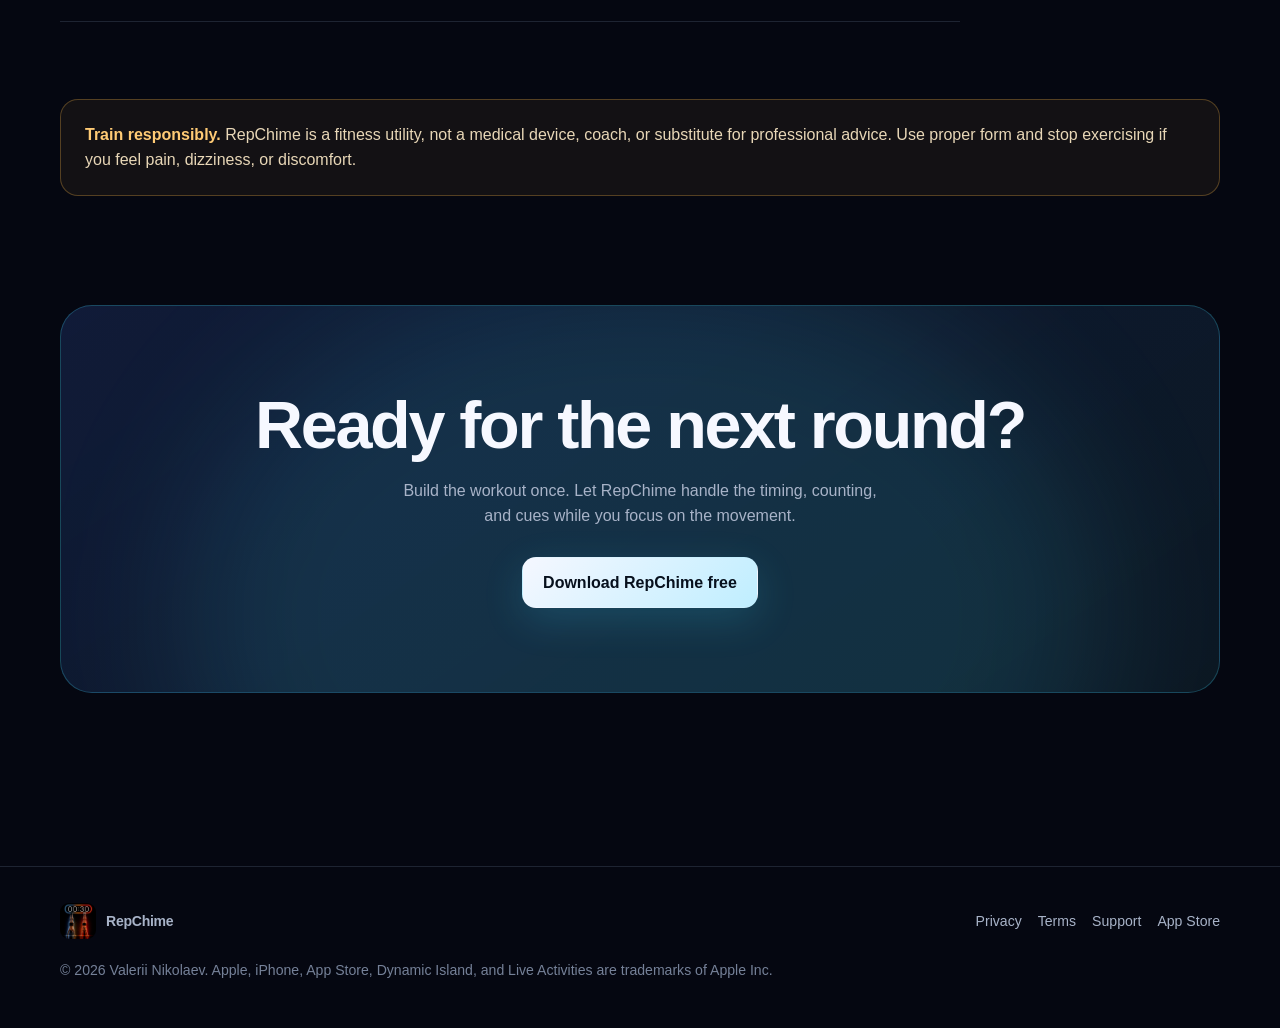
==== commit cbe958fe: "Fix YouTube video playback" ====
--- a/index.html
+++ b/index.html
@@ -136,10 +136,10 @@
     <section class="wrap">
       <div class="video-layout">
         <div class="video-card">
-          <button class="video-trigger" type="button" data-video="Ol8lmMXbHXE" aria-label="Play Workout With My Bro – RepChime on YouTube">
+          <a class="video-trigger" href="https://www.youtube.com/shorts/Ol8lmMXbHXE" target="_blank" rel="noopener noreferrer" data-video="Ol8lmMXbHXE" aria-label="Play Workout With My Bro – RepChime on YouTube">
             <img src="assets/repchime-short.jpg" width="1280" height="720" loading="lazy" alt="Thumbnail of a calisthenics workout with RepChime" />
             <span class="play" aria-hidden="true">▶</span>
-          </button>
+          </a>
         </div>
         <div class="video-copy">
           <span class="eyebrow">RepChime in action</span>
@@ -190,7 +190,7 @@
     </div>
   </footer>
 
-  <script src="assets/site.js"></script>
+  <script src="assets/site.js?v=2"></script>
   <script type="application/ld+json">
   {
     "@context": "https://schema.org",
--- a/assets/site.css
+++ b/assets/site.css
@@ -276,7 +276,7 @@
 
 .video-layout { display: grid; align-items: center; gap: 32px; }
 .video-card { max-width: 320px; margin-inline: auto; overflow: hidden; border: 1px solid var(--line); border-radius: 26px; background: #000; }
-.video-trigger { position: relative; width: 100%; aspect-ratio: 9 / 16; padding: 0; border: 0; background: #000; cursor: pointer; }
+.video-trigger { position: relative; display: block; width: 100%; aspect-ratio: 9 / 16; padding: 0; border: 0; background: #000; cursor: pointer; }
 .video-trigger img { width: 100%; height: 100%; object-fit: cover; opacity: 0.78; }
 .play {
   position: absolute;
@@ -295,20 +295,6 @@
 }
 .video-stage { position: relative; aspect-ratio: 9 / 16; overflow: hidden; background: #000; }
 .video-stage iframe { position: absolute; top: 0; left: 50%; width: 316%; height: 100%; border: 0; transform: translateX(-50%); }
-.video-fallback {
-  position: absolute;
-  right: 12px;
-  bottom: 12px;
-  z-index: 1;
-  padding: 8px 11px;
-  border: 1px solid rgba(255,255,255,0.28);
-  border-radius: 999px;
-  background: rgba(5,7,17,0.82);
-  color: white;
-  font-size: 0.78rem;
-  font-weight: 750;
-  backdrop-filter: blur(12px);
-}
 .video-copy p { max-width: 54ch; color: var(--muted); }
 .video-label { display: inline-flex; margin-top: 12px; padding: 7px 11px; border: 1px solid var(--line); border-radius: 999px; color: #cbd4e6; font-size: 0.84rem; }
 
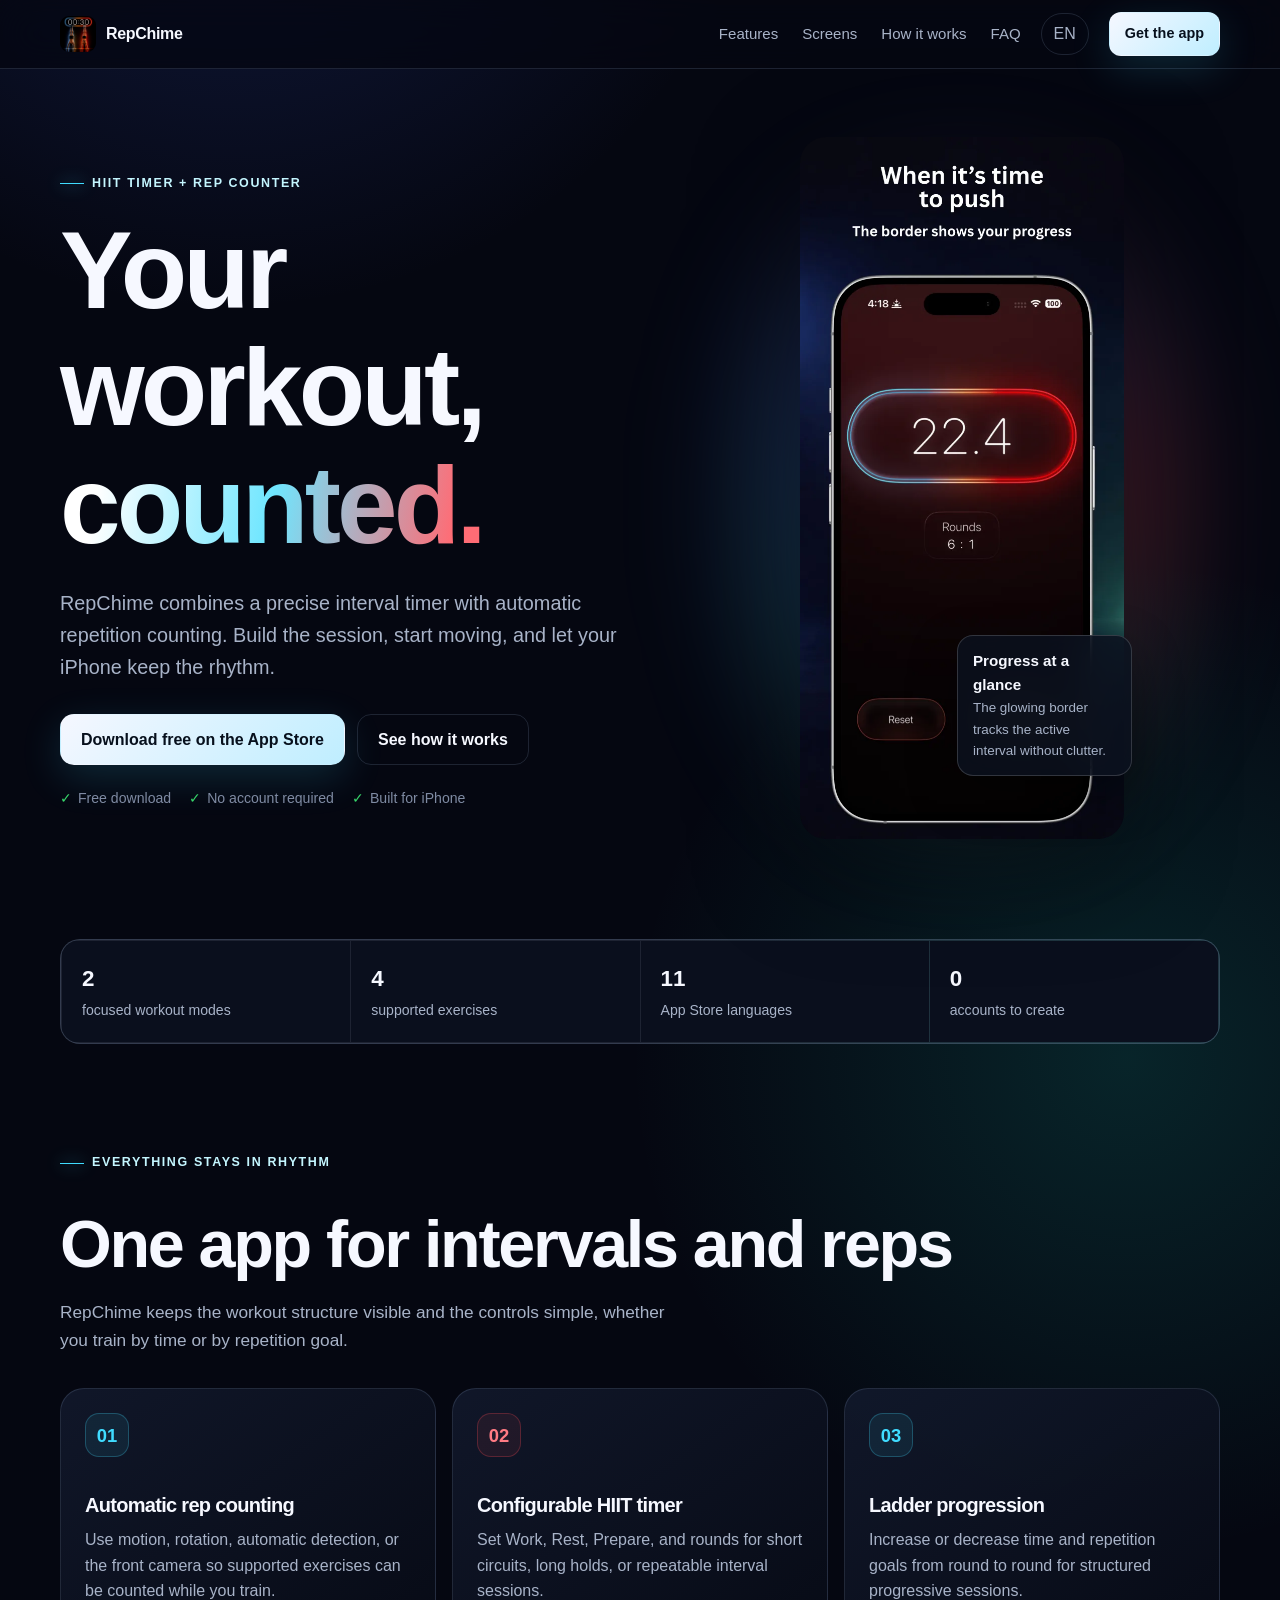
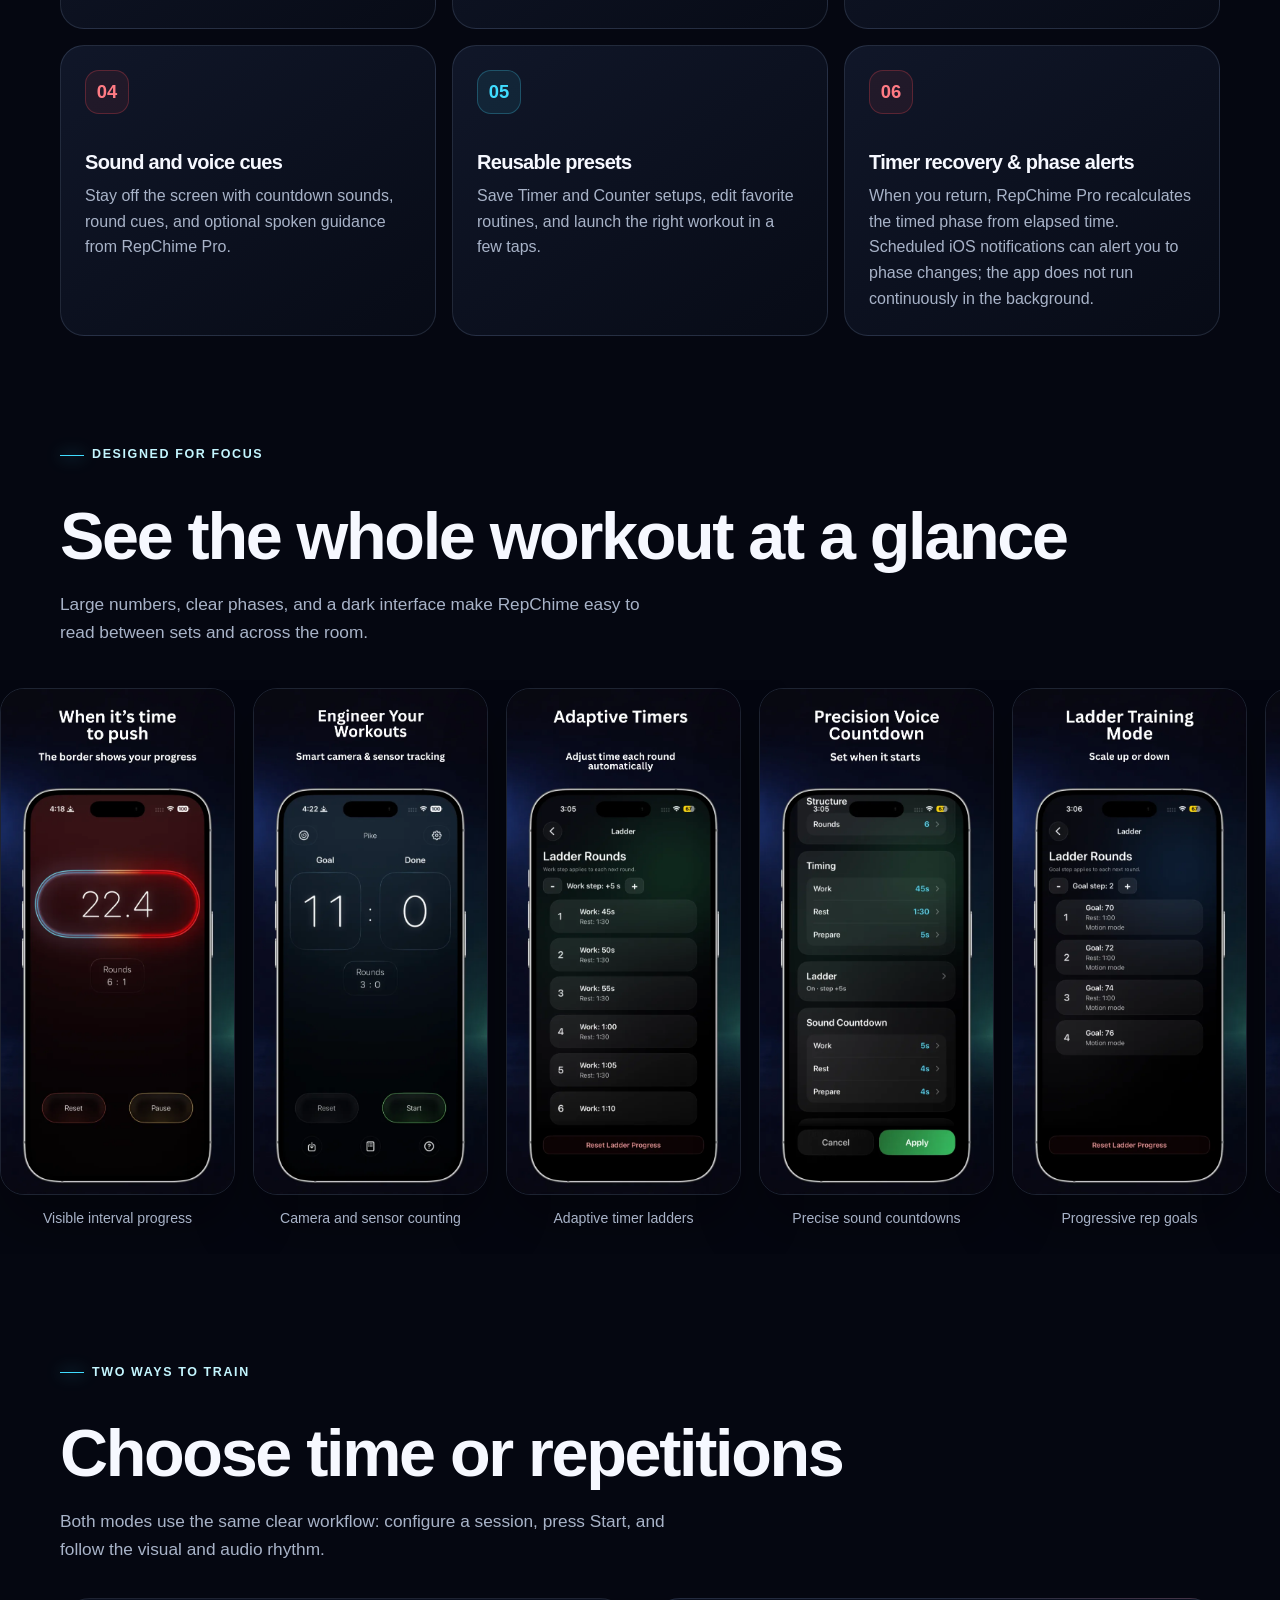
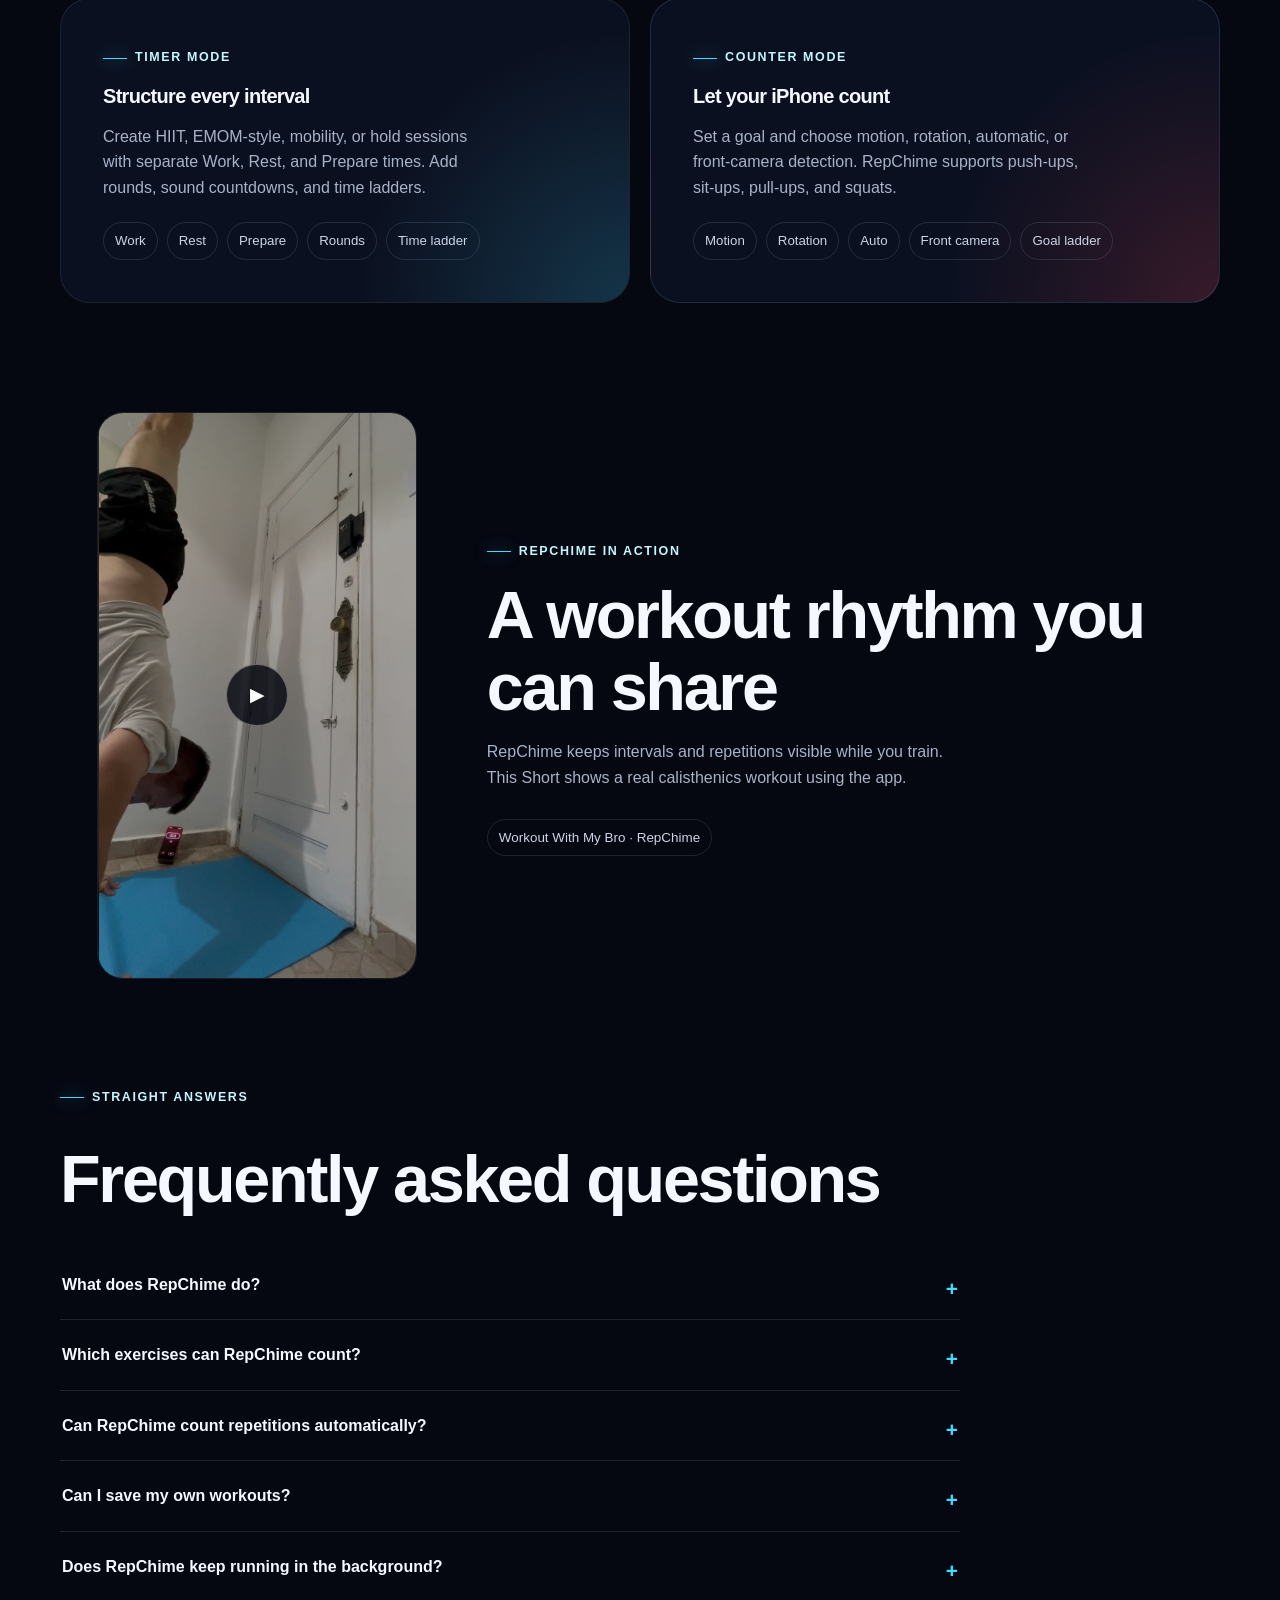
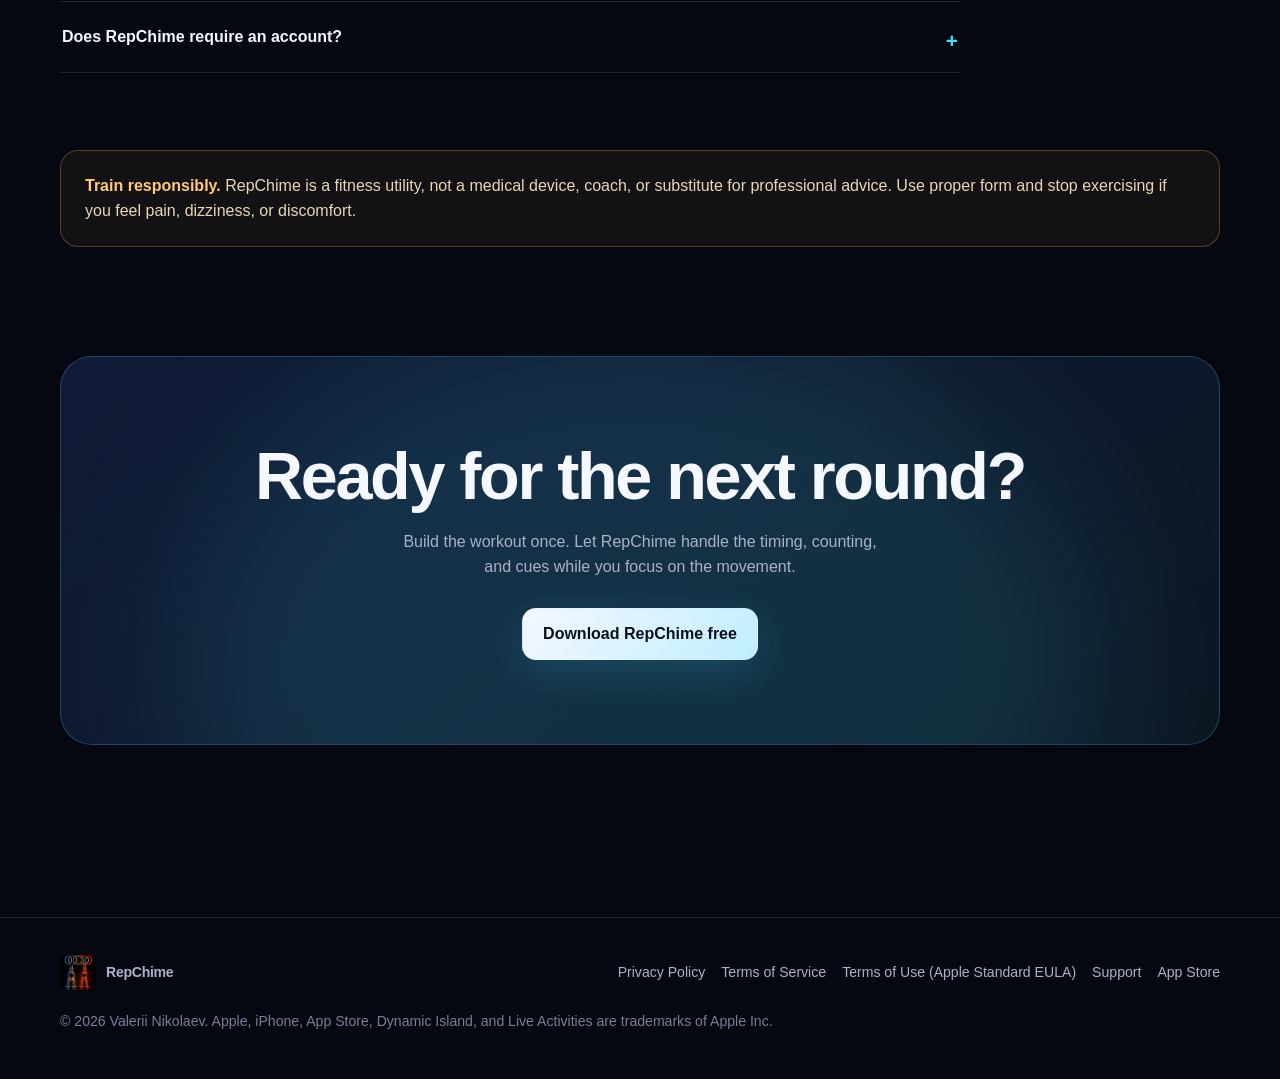
==== commit ffa760f1: "Added Portuguese localization and legal documents: Privacy Policy and Terms of Service" ====
--- a/index.html
+++ b/index.html
@@ -10,6 +10,11 @@
   <link rel="alternate" hreflang="de" href="https://repchime.app/de/" />
   <link rel="alternate" hreflang="fr" href="https://repchime.app/fr/" />
   <link rel="alternate" hreflang="es-419" href="https://repchime.app/latam/" />
+  <link rel="alternate" hreflang="pt-BR" href="https://repchime.app/pt-br/" />
+  <link rel="alternate" hreflang="ja" href="https://repchime.app/ja/" />
+  <link rel="alternate" hreflang="ko" href="https://repchime.app/ko/" />
+  <link rel="alternate" hreflang="zh-Hans" href="https://repchime.app/zh-hans/" />
+  <link rel="alternate" hreflang="zh-Hant" href="https://repchime.app/zh-hant/" />
   <link rel="alternate" hreflang="x-default" href="https://repchime.app/" />
   <meta name="theme-color" content="#050711" />
   <meta name="apple-itunes-app" content="app-id=1441675623" />
@@ -52,9 +57,14 @@
           <a href="de/" lang="de">Deutsch</a>
           <a href="fr/" lang="fr">Français</a>
           <a href="latam/" lang="es-419">Español (LATAM)</a>
+          <a href="pt-br/" lang="pt-BR">Português (Brasil)</a>
+          <a href="ja/" lang="ja">日本語</a>
+          <a href="ko/" lang="ko">한국어</a>
+          <a href="zh-hans/" lang="zh-Hans">简体中文</a>
+          <a href="zh-hant/" lang="zh-Hant">繁體中文</a>
         </div>
       </details>
-      <a class="button small header-cta" href="https://apps.apple.com/app/id1441675623?ct=repchime_landing_header&amp;mt=8" rel="noopener">Get the app</a>
+      <a class="button small header-cta" href="https://apps.apple.com/app/apple-store/id1441675623?pt=119355156&amp;ct=landing&amp;mt=8" rel="noopener">Get the app</a>
     </div>
   </header>
 
@@ -65,7 +75,7 @@
         <h1>Your workout, <span class="gradient-text">counted.</span></h1>
         <p class="lead">RepChime combines a precise interval timer with automatic repetition counting. Build the session, start moving, and let your iPhone keep the rhythm.</p>
         <div class="hero-actions">
-          <a class="button" href="https://apps.apple.com/app/id1441675623?ct=repchime_landing_hero&amp;mt=8" rel="noopener">Download free on the App Store</a>
+          <a class="button" href="https://apps.apple.com/app/apple-store/id1441675623?pt=119355156&amp;ct=landing&amp;mt=8" rel="noopener">Download free on the App Store</a>
           <a class="button secondary" href="#how-it-works">See how it works</a>
         </div>
         <div class="hero-meta" aria-label="App highlights">
@@ -84,7 +94,7 @@
       <div class="trust-strip">
         <div class="trust-item"><strong>2</strong><span>focused workout modes</span></div>
         <div class="trust-item"><strong>4</strong><span>supported exercises</span></div>
-        <div class="trust-item"><strong>10</strong><span>App Store languages</span></div>
+        <div class="trust-item"><strong>11</strong><span>App Store languages</span></div>
         <div class="trust-item"><strong>0</strong><span>accounts to create</span></div>
       </div>
     </section>
@@ -101,7 +111,7 @@
         <article class="feature-card"><span class="feature-icon" aria-hidden="true">03</span><h3>Ladder progression</h3><p>Increase or decrease time and repetition goals from round to round for structured progressive sessions.</p></article>
         <article class="feature-card"><span class="feature-icon" aria-hidden="true">04</span><h3>Sound and voice cues</h3><p>Stay off the screen with countdown sounds, round cues, and optional spoken guidance from RepChime Pro.</p></article>
         <article class="feature-card"><span class="feature-icon" aria-hidden="true">05</span><h3>Reusable presets</h3><p>Save Timer and Counter setups, edit favorite routines, and launch the right workout in a few taps.</p></article>
-        <article class="feature-card"><span class="feature-icon" aria-hidden="true">06</span><h3>Live workout progress</h3><p>RepChime Pro can keep workout timing visible with Live Activities on the Lock Screen and Dynamic Island.</p></article>
+        <article class="feature-card"><span class="feature-icon" aria-hidden="true">06</span><h3>Timer recovery &amp; phase alerts</h3><p>When you return, RepChime Pro recalculates the timed phase from elapsed time. Scheduled iOS notifications can alert you to phase changes; the app does not run continuously in the background.</p></article>
       </div>
     </section>
 
@@ -157,7 +167,7 @@
         <details><summary>Which exercises can RepChime count?</summary><p>The current App Store listing names push-ups, sit-ups, pull-ups, and squats. Available detection modes vary by exercise; front-camera counting is available for push-ups.</p></details>
         <details><summary>Can RepChime count repetitions automatically?</summary><p>Yes. Counter mode offers motion, rotation, automatic, and front-camera detection options. Accuracy depends on the exercise, device placement, movement range, lighting, and selected sensitivity.</p></details>
         <details><summary>Can I save my own workouts?</summary><p>Yes. You can save Timer and Counter presets and quickly return to favorite configurations. RepChime Pro adds more preset capacity and the full editing workflow.</p></details>
-        <details><summary>Does RepChime work in the background?</summary><p>Free workouts are intended for foreground use. RepChime Pro adds workout background support features, including Live Activities and workout state preservation.</p></details>
+        <details><summary>Does RepChime keep running in the background?</summary><p>No. iOS may pause RepChime when it is not active. With Pro, RepChime recalculates the timed phase from elapsed time when you return, and scheduled iOS notifications can alert you to phase changes.</p></details>
         <details><summary>Does RepChime require an account?</summary><p>No account is required. Workout presets and settings are designed to stay on your device. Apple handles App Store purchases and entitlement status.</p></details>
       </div>
     </section>
@@ -170,7 +180,7 @@
       <div class="cta-band">
         <h2>Ready for the next round?</h2>
         <p>Build the workout once. Let RepChime handle the timing, counting, and cues while you focus on the movement.</p>
-        <a class="button" href="https://apps.apple.com/app/id1441675623?ct=repchime_landing_cta&amp;mt=8" rel="noopener">Download RepChime free</a>
+        <a class="button" href="https://apps.apple.com/app/apple-store/id1441675623?pt=119355156&amp;ct=landing&amp;mt=8" rel="noopener">Download RepChime free</a>
       </div>
     </section>
   </main>
@@ -180,10 +190,11 @@
       <div class="footer-top">
         <a class="brand" href="#top"><img src="assets/icon-180.png" width="36" height="36" alt="" /><span>RepChime</span></a>
         <nav class="footer-links" aria-label="Legal and support links">
-          <a href="https://valnikodeveloper.github.io/fitreps-legal/privacy.html">Privacy</a>
-          <a href="https://valnikodeveloper.github.io/fitreps-legal/terms.html">Terms</a>
-          <a href="mailto:valnikodeveloper@gmail.com">Support</a>
-          <a href="https://apps.apple.com/app/id1441675623">App Store</a>
+          <a href="/legals/privacy/">Privacy Policy</a>
+          <a href="/legals/term-of-service/">Terms of Service</a>
+          <a href="https://www.apple.com/legal/internet-services/itunes/dev/stdeula/">Terms of Use (Apple Standard EULA)</a>
+          <a href="https://valnikodeveloper.github.io/support/?app=repchime">Support</a>
+          <a href="https://apps.apple.com/app/apple-store/id1441675623?pt=119355156&amp;ct=landing&amp;mt=8">App Store</a>
         </nav>
       </div>
       <p class="copyright">© <span id="year">2026</span> Valerii Nikolaev. Apple, iPhone, App Store, Dynamic Island, and Live Activities are trademarks of Apple Inc.</p>
@@ -212,7 +223,7 @@
           "Timer and Counter workout presets",
           "Time and repetition ladder progression",
           "Sound countdowns and optional spoken guidance",
-          "Live Activities with RepChime Pro"
+          "Timer recovery and scheduled phase notifications with RepChime Pro"
         ],
         "screenshot": [
           "https://repchime.app/assets/screens/en/1.webp",
--- a/assets/site.css
+++ b/assets/site.css
@@ -91,6 +91,8 @@
   right: 0;
   top: calc(100% + 10px);
   min-width: 190px;
+  max-height: min(420px, calc(100dvh - 96px));
+  overflow-y: auto;
   padding: 8px;
   border: 1px solid var(--line);
   border-radius: 16px;
@@ -146,6 +148,14 @@
 h2 { font-size: clamp(2.1rem, 5.2vw, 4.4rem); }
 h3 { font-size: 1.25rem; }
 
+:is(:lang(ja), :lang(ko), :lang(zh-Hans), :lang(zh-Hant)) h1 {
+  max-width: 9em;
+  font-size: clamp(2.75rem, 6.2vw, 5rem);
+  line-height: 1.14;
+}
+
+:lang(ja) h1 .gradient-text { white-space: nowrap; }
+
 .gradient-text {
   color: transparent;
   background: linear-gradient(100deg, #ffffff 10%, #6fe6ff 50%, #ff6c75 92%);
@@ -275,7 +285,7 @@
 .mode-list span { padding: 7px 11px; border: 1px solid var(--line); border-radius: 999px; color: #cbd4e6; font-size: 0.83rem; }
 
 .video-layout { display: grid; align-items: center; gap: 32px; }
-.video-card { max-width: 320px; margin-inline: auto; overflow: hidden; border: 1px solid var(--line); border-radius: 26px; background: #000; }
+.video-card { width: min(100%, 320px); margin-inline: auto; overflow: hidden; border: 1px solid var(--line); border-radius: 26px; background: #000; }
 .video-trigger { position: relative; display: block; width: 100%; aspect-ratio: 9 / 16; padding: 0; border: 0; background: #000; cursor: pointer; }
 .video-trigger img { width: 100%; height: 100%; object-fit: cover; opacity: 0.78; }
 .play {
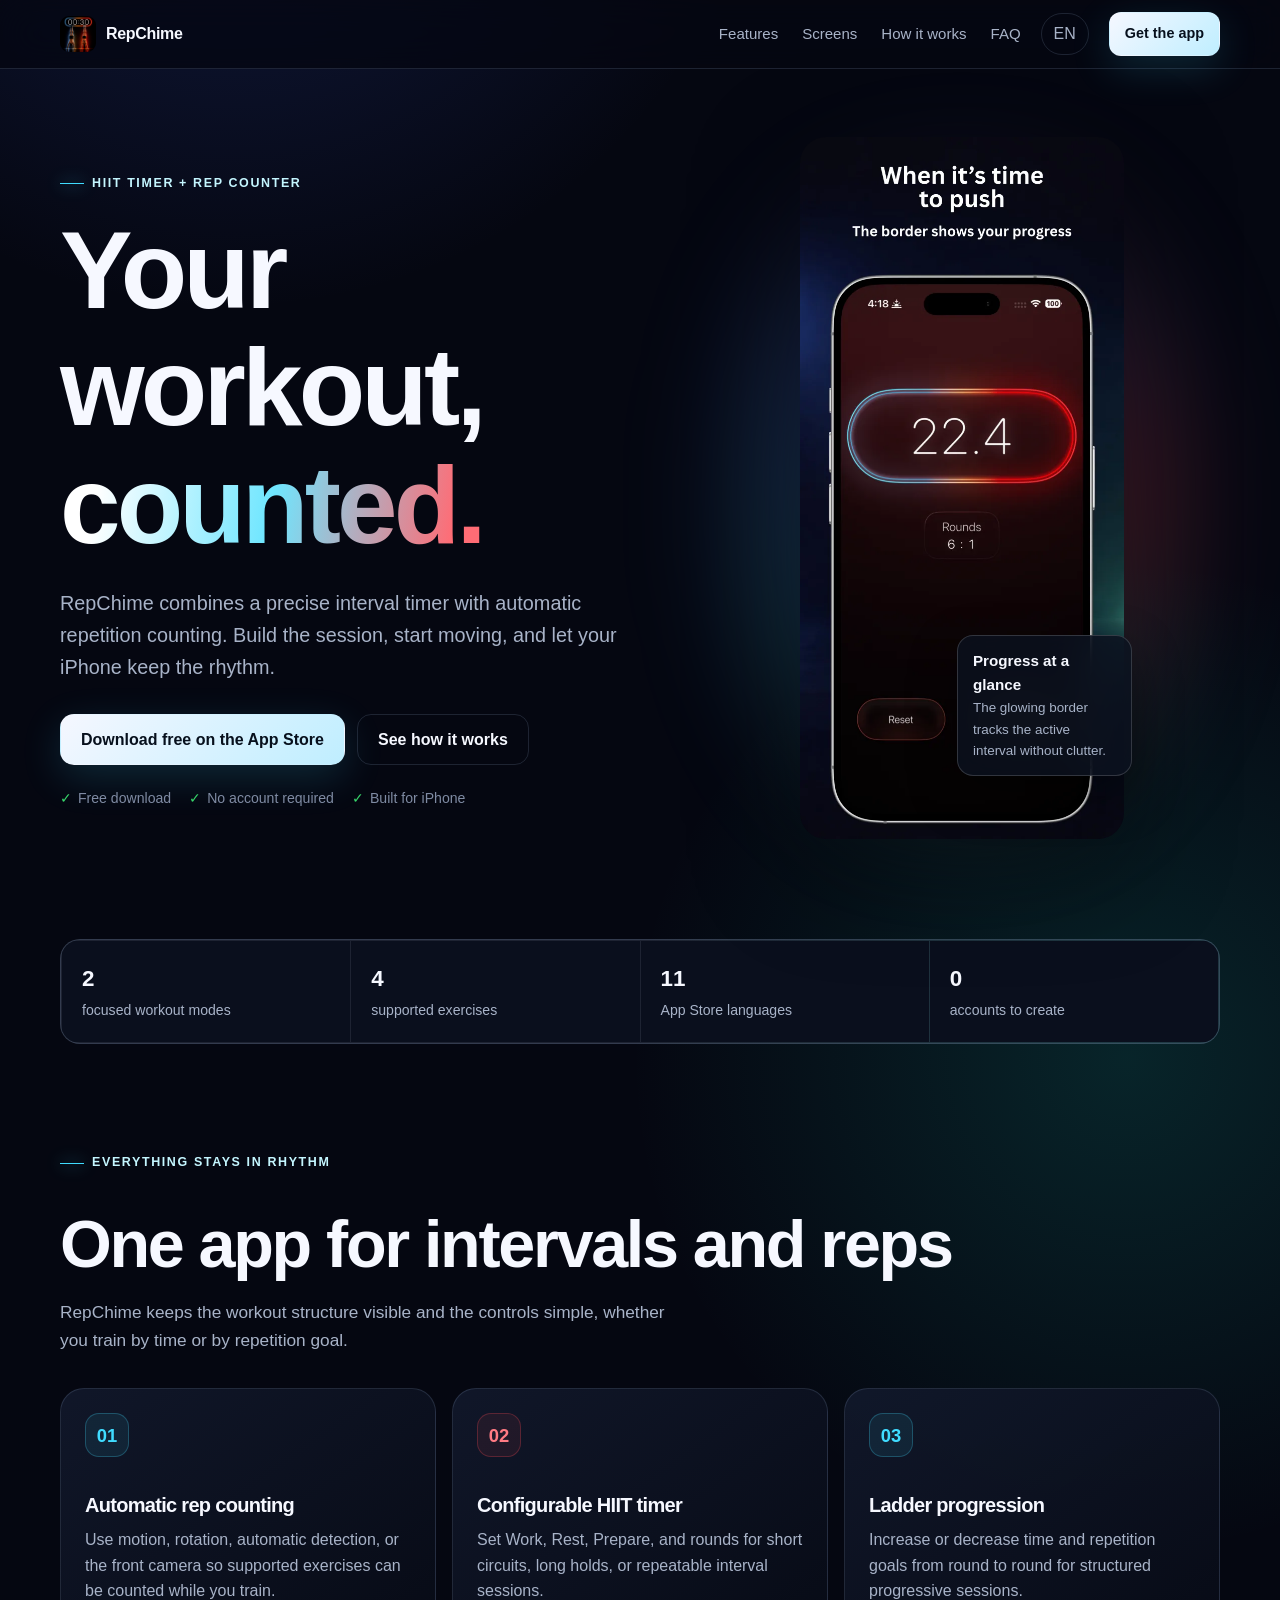
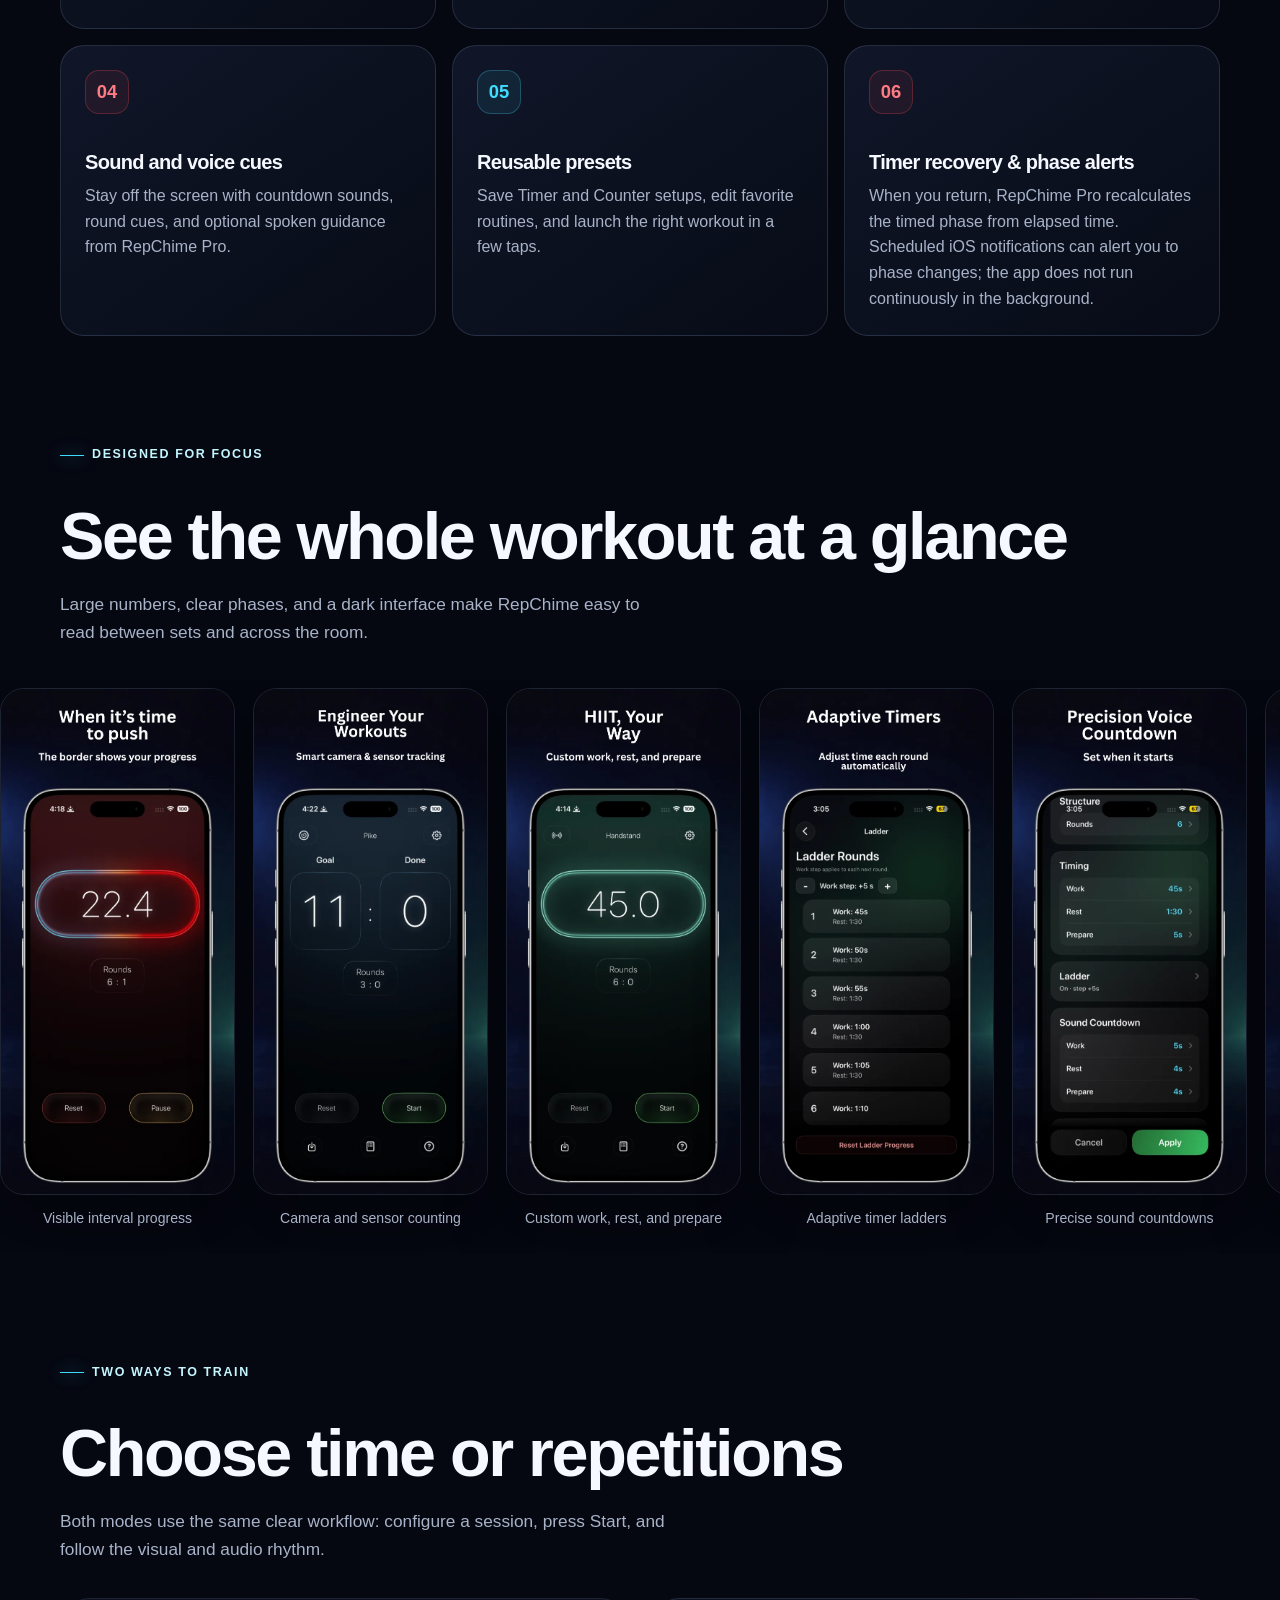
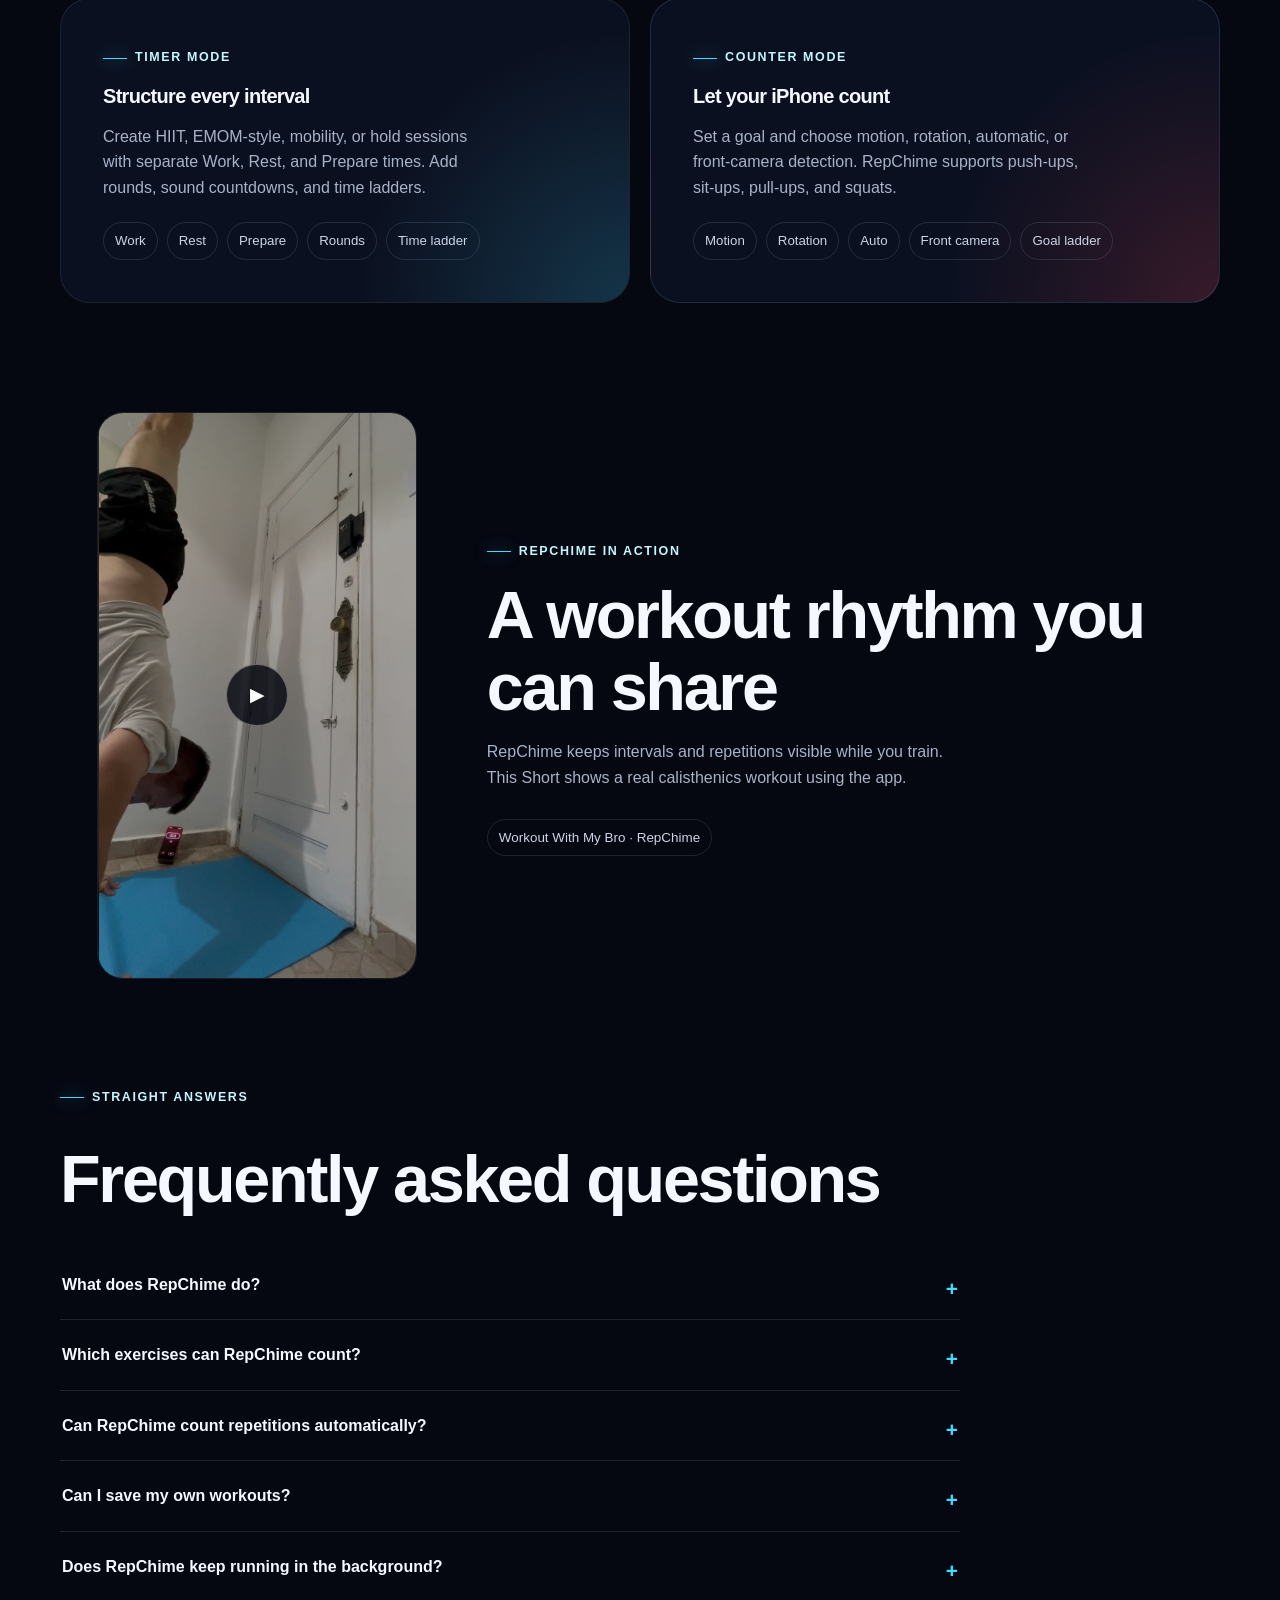
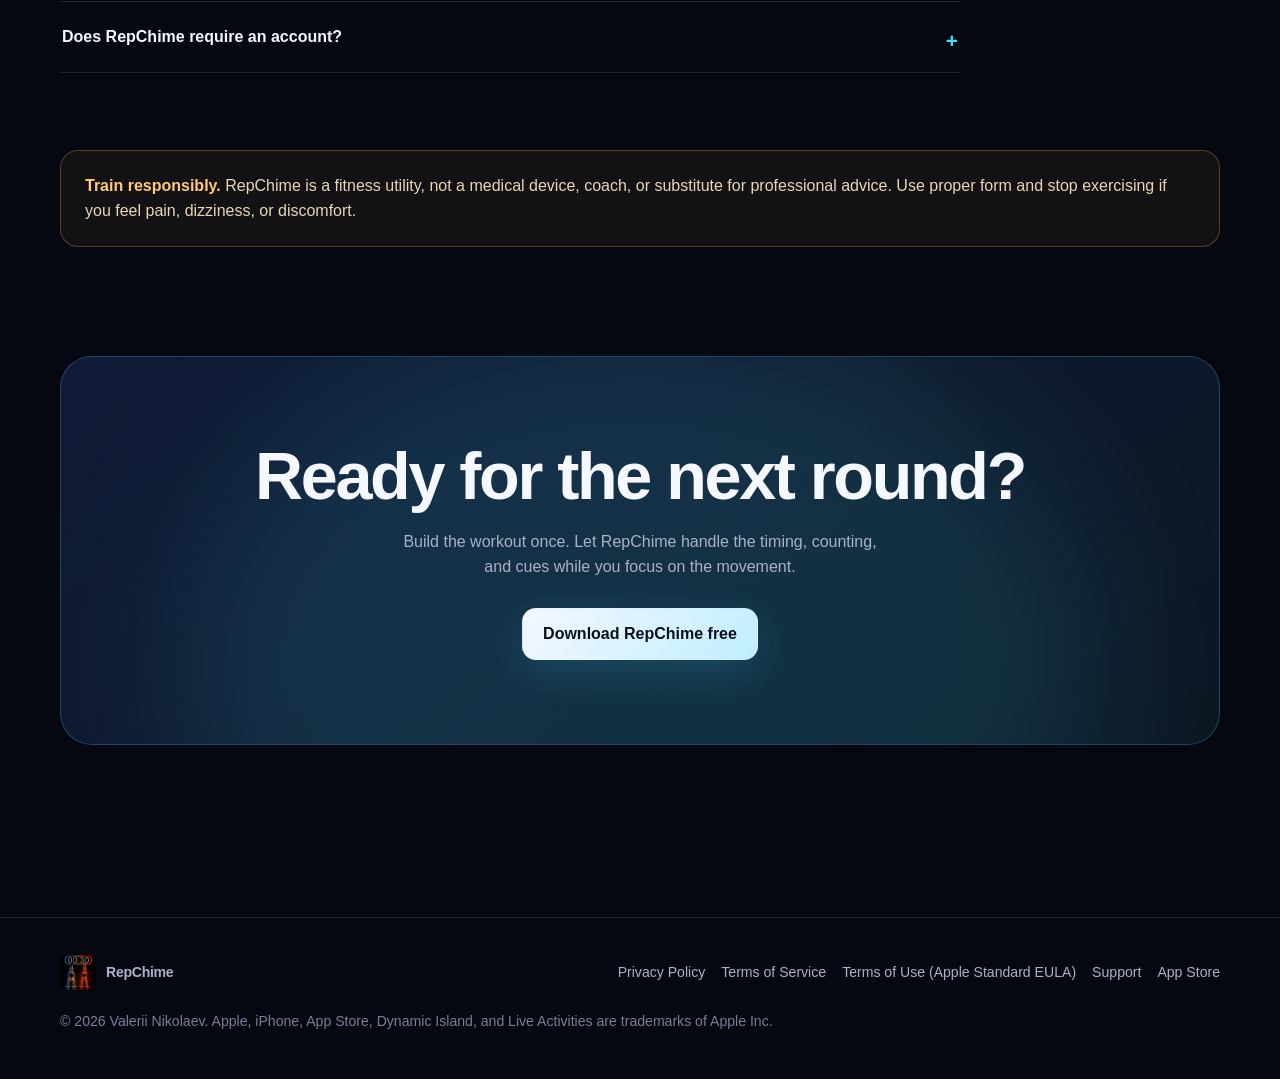
==== commit 5798434d: "Add localized screenshots and improve SEO metadata" ====
--- a/index.html
+++ b/index.html
@@ -3,6 +3,7 @@
 <head>
   <meta charset="utf-8" />
   <meta name="viewport" content="width=device-width, initial-scale=1" />
+  <meta name="robots" content="index, follow, max-image-preview:large" />
   <title>RepChime: HIIT Timer &amp; Automatic Rep Counter for iPhone</title>
   <meta name="description" content="Build HIIT workouts, count push-ups and other reps with iPhone sensors or the front camera, save presets, and train with sound and voice cues in RepChime." />
   <link rel="canonical" href="https://repchime.app/" />
@@ -20,6 +21,7 @@
   <meta name="apple-itunes-app" content="app-id=1441675623" />
   <meta property="og:type" content="website" />
   <meta property="og:site_name" content="RepChime" />
+  <meta property="og:locale" content="en_US" />
   <meta property="og:title" content="RepChime: Your workout, counted" />
   <meta property="og:description" content="A focused HIIT timer and automatic repetition counter for iPhone." />
   <meta property="og:url" content="https://repchime.app/" />
@@ -31,6 +33,7 @@
   <meta name="twitter:title" content="RepChime: Your workout, counted" />
   <meta name="twitter:description" content="HIIT timing, sensor-based rep counting, presets, ladders, and voice cues for focused training." />
   <meta name="twitter:image" content="https://repchime.app/assets/og.jpg" />
+  <meta name="twitter:image:alt" content="RepChime HIIT timer and automatic rep counter for iPhone" />
   <link rel="icon" type="image/png" sizes="32x32" href="assets/favicon-32.png" />
   <link rel="apple-touch-icon" href="assets/icon-180.png" />
   <link rel="manifest" href="site.webmanifest" />
@@ -124,10 +127,17 @@
       <div class="screens" aria-label="RepChime screenshots">
         <figure class="screen"><img src="assets/screens/en/1.webp" width="645" height="1398" loading="lazy" alt="RepChime interval timer in an active work phase" /><figcaption>Visible interval progress</figcaption></figure>
         <figure class="screen"><img src="assets/screens/en/2.webp" width="645" height="1398" loading="lazy" alt="RepChime repetition counter with smart camera and sensor tracking" /><figcaption>Camera and sensor counting</figcaption></figure>
+        <figure class="screen"><img src="assets/screens/en/3.webp" width="645" height="1398" loading="lazy" alt="RepChime timer with custom work, rest, and prepare intervals" /><figcaption>Custom work, rest, and prepare</figcaption></figure>
         <figure class="screen"><img src="assets/screens/en/4.webp" width="645" height="1398" loading="lazy" alt="RepChime adaptive timer ladder settings" /><figcaption>Adaptive timer ladders</figcaption></figure>
         <figure class="screen"><img src="assets/screens/en/5.webp" width="645" height="1398" loading="lazy" alt="RepChime precision sound countdown settings" /><figcaption>Precise sound countdowns</figcaption></figure>
+        <figure class="screen"><img src="assets/screens/en/6.webp" width="645" height="1398" loading="lazy" alt="RepChime active interval with voice cues" /><figcaption>Voice cues during training</figcaption></figure>
         <figure class="screen"><img src="assets/screens/en/7.webp" width="645" height="1398" loading="lazy" alt="RepChime repetition goal ladder settings" /><figcaption>Progressive rep goals</figcaption></figure>
+        <figure class="screen"><img src="assets/screens/en/8.webp" width="645" height="1398" loading="lazy" alt="RepChime precision ladder goal-step control" /><figcaption>Precise goal steps</figcaption></figure>
+        <figure class="screen"><img src="assets/screens/en/9.webp" width="645" height="1398" loading="lazy" alt="RepChime timer recovery after a pause" /><figcaption>Reliable timer recovery</figcaption></figure>
         <figure class="screen"><img src="assets/screens/en/10.webp" width="645" height="1398" loading="lazy" alt="RepChime saved custom workouts list" /><figcaption>Custom workout presets</figcaption></figure>
+        <figure class="screen"><img src="assets/screens/en/11.webp" width="645" height="1398" loading="lazy" alt="RepChime custom voice countdown settings" /><figcaption>Custom voice countdowns</figcaption></figure>
+        <figure class="screen"><img src="assets/screens/en/12.webp" width="645" height="1398" loading="lazy" alt="RepChime face-triggered repetition counter" /><figcaption>Face-triggered rep counting</figcaption></figure>
+        <figure class="screen"><img src="assets/screens/en/13.webp" width="645" height="1398" loading="lazy" alt="RepChime detailed repetition workout settings" /><figcaption>Fine-grained workout settings</figcaption></figure>
       </div>
     </section>
 
